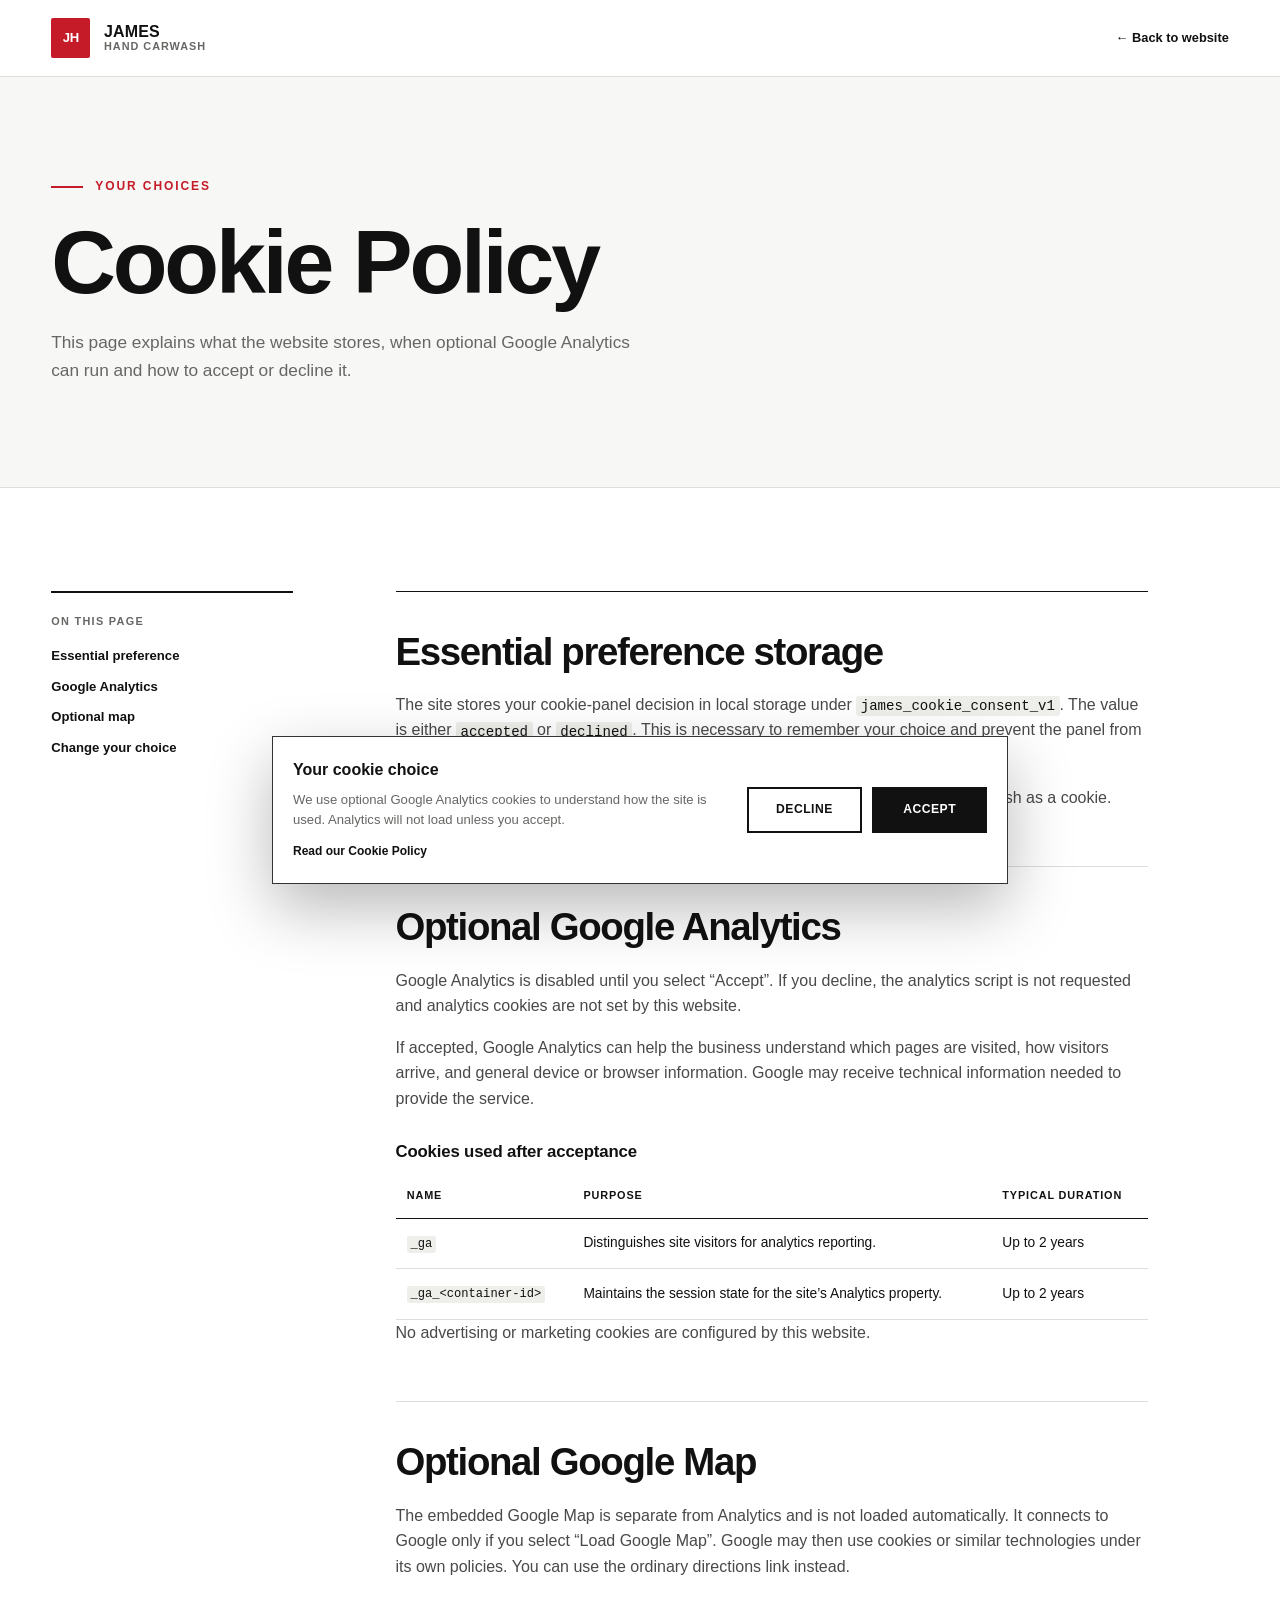
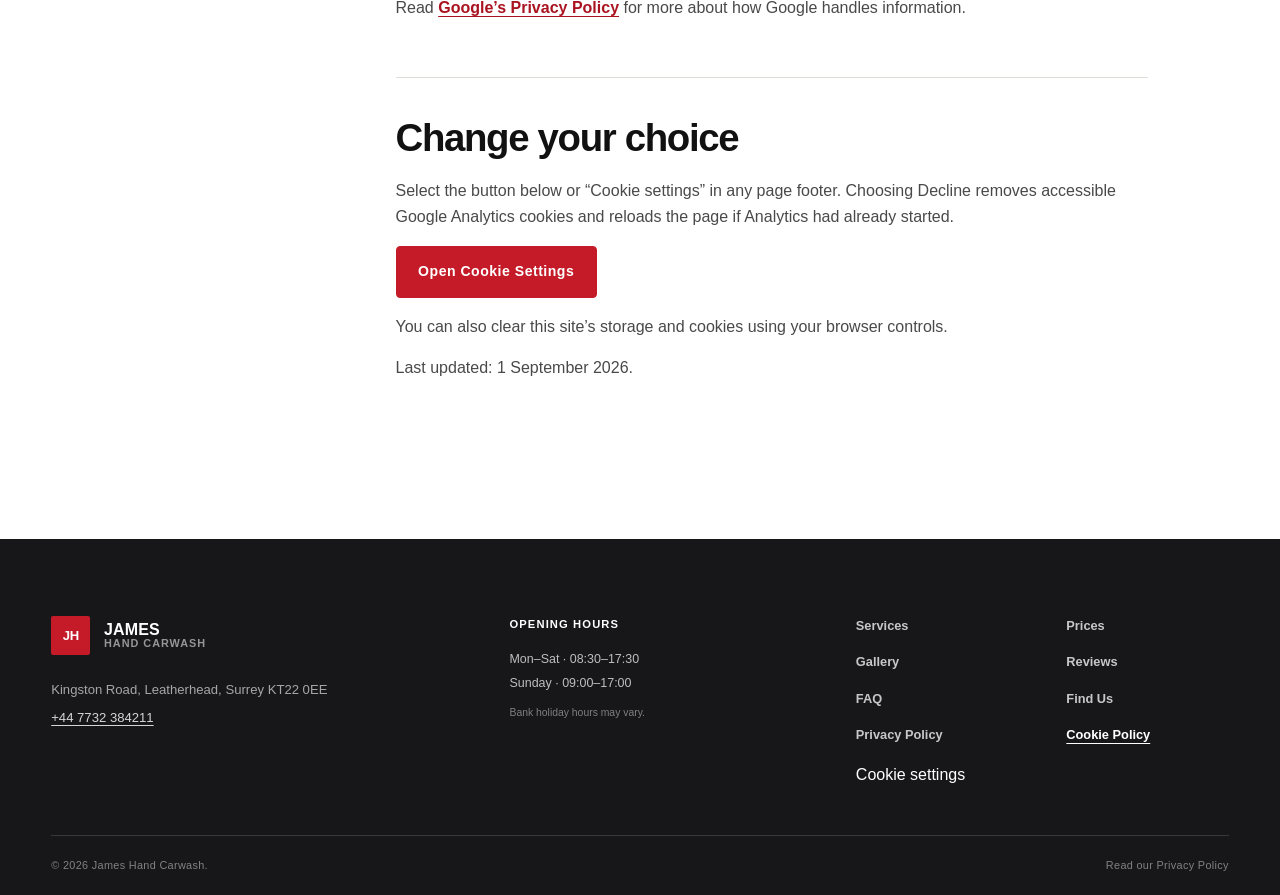
==== cookies.html @ f11ee02b "a" ====
<!doctype html>
<html lang="en-GB">
<head>
  <meta charset="utf-8">
  <meta name="viewport" content="width=device-width, initial-scale=1">
  <title>Cookie Policy | James Hand Carwash</title>
  <meta name="description" content="Cookie information for the James Hand Carwash website, including optional Google Analytics and how to change your choice.">
  <meta name="theme-color" content="#111111">
  <link rel="canonical" href="https://lediofiri.github.io/Jameshandwash/cookies.html">
  <link rel="icon" href="favicon.svg" type="image/svg+xml">
  <link rel="stylesheet" href="styles.css">
  <script>document.documentElement.classList.add('js');</script>
  <script src="script.js" defer></script>
</head>
<body class="legal-page">
  <a class="skip-link" href="#main-content">Skip to main content</a>
  <header class="legal-header"><div class="container nav-shell"><a class="brand" href="index.html" aria-label="James Hand Carwash, home"><span class="brand-mark" aria-hidden="true">JH</span><span class="brand-copy"><strong>James</strong><span>Hand Carwash</span></span></a><a class="legal-back" href="index.html"><span aria-hidden="true">←</span> Back to website</a></div></header>
  <main id="main-content">
    <header class="legal-hero"><div class="container"><p class="eyebrow">Your choices</p><h1>Cookie Policy</h1><p>This page explains what the website stores, when optional Google Analytics can run and how to accept or decline it.</p></div></header>
    <div class="container legal-content">
      <nav class="legal-index" aria-label="Cookie policy contents"><span>On this page</span><a href="#essential">Essential preference</a><a href="#analytics">Google Analytics</a><a href="#map">Optional map</a><a href="#choices">Change your choice</a></nav>
      <div class="legal-copy">
        <section id="essential" aria-labelledby="essential-title"><h2 id="essential-title">Essential preference storage</h2><p>The site stores your cookie-panel decision in local storage under <code>james_cookie_consent_v1</code>. The value is either <code>accepted</code> or <code>declined</code>. This is necessary to remember your choice and prevent the panel from appearing on every page.</p><p>This preference does not track browsing activity and is not sent to James Hand Carwash as a cookie.</p></section>
        <section id="analytics" aria-labelledby="analytics-title"><h2 id="analytics-title">Optional Google Analytics</h2><p>Google Analytics is disabled until you select “Accept”. If you decline, the analytics script is not requested and analytics cookies are not set by this website.</p><p>If accepted, Google Analytics can help the business understand which pages are visited, how visitors arrive, and general device or browser information. Google may receive technical information needed to provide the service.</p><h3>Cookies used after acceptance</h3><div class="legal-table-wrap"><table><thead><tr><th>Name</th><th>Purpose</th><th>Typical duration</th></tr></thead><tbody><tr><td><code>_ga</code></td><td>Distinguishes site visitors for analytics reporting.</td><td>Up to 2 years</td></tr><tr><td><code>_ga_&lt;container-id&gt;</code></td><td>Maintains the session state for the site’s Analytics property.</td><td>Up to 2 years</td></tr></tbody></table></div><p>No advertising or marketing cookies are configured by this website.</p><!-- TODO: Add the confirmed GA4 Measurement ID in script.js before launch. --></section>
        <section id="map" aria-labelledby="map-title"><h2 id="map-title">Optional Google Map</h2><p>The embedded Google Map is separate from Analytics and is not loaded automatically. It connects to Google only if you select “Load Google Map”. Google may then use cookies or similar technologies under its own policies. You can use the ordinary directions link instead.</p><p>Read <a href="https://policies.google.com/privacy" target="_blank" rel="noopener noreferrer">Google’s Privacy Policy</a> for more about how Google handles information.</p></section>
        <section id="choices" aria-labelledby="choices-title"><h2 id="choices-title">Change your choice</h2><p>Select the button below or “Cookie settings” in any page footer. Choosing Decline removes accessible Google Analytics cookies and reloads the page if Analytics had already started.</p><p><button class="button" type="button" data-cookie-settings>Open Cookie Settings</button></p><p>You can also clear this site’s storage and cookies using your browser controls.</p><p>Last updated: 1 September 2026.</p></section>
      </div>
    </div>
  </main>
  <footer class="site-footer"><div class="container footer-main"><div class="footer-brand"><a class="brand brand--footer" href="index.html"><span class="brand-mark" aria-hidden="true">JH</span><span class="brand-copy"><strong>James</strong><span>Hand Carwash</span></span></a><address>Kingston Road, Leatherhead, Surrey KT22 0EE</address><a href="tel:+447732384211" data-phone-link data-phone-text>+44 7732 384211</a></div><div class="footer-hours"><strong>Opening hours</strong><span>Mon–Sat · 08:30–17:30</span><span>Sunday · 09:00–17:00</span><small>Bank holiday hours may vary.</small></div><nav class="footer-nav" aria-label="Footer navigation"><a href="services.html">Services</a><a href="prices.html">Prices</a><a href="gallery.html">Gallery</a><a href="reviews.html">Reviews</a><a href="faq.html">FAQ</a><a href="location.html">Find Us</a><a href="privacy.html">Privacy Policy</a><a href="cookies.html" aria-current="page">Cookie Policy</a><button class="footer-link-button" type="button" data-cookie-settings>Cookie settings</button></nav></div><div class="container footer-bottom"><p>© <span class="js-year">2026</span> James Hand Carwash.</p><p><a href="privacy.html">Read our Privacy Policy</a></p></div></footer>
</body>
</html>
---- styles.css ----
:root {
  --background: #f7f7f5;
  --surface: #ffffff;
  --text: #111111;
  --muted: #666664;
  --accent: #c51b28;
  --accent-dark: #a91420;
  --border: #deded9;
  --dark: #171719;
  --dark-soft: #232326;
  --font-sans: "Helvetica Neue", Helvetica, Arial, sans-serif;
  --max-width: 76rem;
  --gutter: clamp(1.25rem, 4vw, 4rem);
  --section-space: clamp(4.5rem, 8vw, 8rem);
  --space-xs: 0.5rem;
  --space-sm: 0.875rem;
  --space-md: 1.5rem;
  --space-lg: 2.5rem;
  --space-xl: 4rem;
  --radius-sm: 0.25rem;
  --radius-md: 0.5rem;
  --header-height: 4.75rem;
  --shadow-soft: 0 18px 45px rgba(17, 17, 17, 0.08);
}

*,
*::before,
*::after {
  box-sizing: border-box;
}

html {
  scroll-behavior: smooth;
  scroll-padding-top: calc(var(--header-height) + 1rem);
}

body {
  margin: 0;
  min-width: 20rem;
  overflow-x: clip;
  background: var(--background);
  color: var(--text);
  font-family: var(--font-sans);
  font-size: 1rem;
  line-height: 1.6;
  -webkit-font-smoothing: antialiased;
}

body.menu-open {
  overflow: hidden;
}

img,
svg {
  display: block;
  max-width: 100%;
}

button,
input,
textarea,
select {
  font: inherit;
}

button,
a {
  -webkit-tap-highlight-color: transparent;
}

a {
  color: inherit;
  text-decoration: none;
}

p,
h1,
h2,
h3,
blockquote,
figure {
  margin-top: 0;
}

h1,
h2,
h3,
strong {
  font-weight: 750;
}

h1,
h2,
h3 {
  line-height: 1.05;
  letter-spacing: -0.035em;
}

h2 {
  margin-bottom: 1.25rem;
  font-size: clamp(2.25rem, 4.5vw, 4.7rem);
}

h3 {
  font-size: clamp(1.35rem, 2vw, 1.8rem);
}

::selection {
  background: var(--accent);
  color: #ffffff;
}

:focus-visible {
  outline: 3px solid #ffffff;
  box-shadow: 0 0 0 6px var(--accent);
  outline-offset: 3px;
}

.skip-link {
  position: fixed;
  z-index: 2000;
  top: 0.75rem;
  left: 0.75rem;
  padding: 0.75rem 1rem;
  transform: translateY(-160%);
  background: var(--accent);
  color: #ffffff;
  font-weight: 700;
}

.skip-link:focus {
  transform: translateY(0);
}

.container {
  width: min(100% - (var(--gutter) * 2), var(--max-width));
  margin-inline: auto;
}

.section {
  padding-block: var(--section-space);
}

.eyebrow {
  display: flex;
  align-items: center;
  gap: 0.75rem;
  margin-bottom: 1.3rem;
  color: var(--accent);
  font-size: 0.75rem;
  font-weight: 800;
  letter-spacing: 0.16em;
  line-height: 1.2;
  text-transform: uppercase;
}

.eyebrow::before {
  width: 2rem;
  height: 2px;
  background: currentColor;
  content: "";
}

.eyebrow--light {
  color: #ff6f78;
}

.button {
  display: inline-flex;
  min-height: 3.25rem;
  align-items: center;
  justify-content: center;
  gap: 0.75rem;
  border: 1px solid var(--accent);
  border-radius: var(--radius-sm);
  background: var(--accent);
  color: #ffffff;
  cursor: pointer;
  font-size: 0.88rem;
  font-weight: 800;
  letter-spacing: 0.035em;
  line-height: 1.2;
  padding: 0.9rem 1.35rem;
  text-align: center;
  transition: background-color 180ms ease, border-color 180ms ease, color 180ms ease, transform 180ms ease;
}

.button:hover {
  border-color: var(--accent-dark);
  background: var(--accent-dark);
  transform: translateY(-2px);
}

.button--small {
  min-height: 2.75rem;
  padding: 0.7rem 1.1rem;
}

.button--secondary {
  border-color: var(--text);
  background: transparent;
  color: var(--text);
}

.button--secondary:hover {
  border-color: var(--text);
  background: var(--text);
  color: #ffffff;
}

.button--dark {
  border-color: var(--dark);
  background: var(--dark);
}

.button--dark:hover {
  border-color: var(--accent);
  background: var(--accent);
}

.button--light {
  border-color: #ffffff;
  background: #ffffff;
  color: var(--dark);
}

.button--light:hover {
  border-color: #ffffff;
  background: transparent;
  color: #ffffff;
}

.button--outline-light {
  border-color: rgba(255, 255, 255, 0.55);
  background: transparent;
  color: #ffffff;
}

.button--outline-light:hover {
  border-color: #ffffff;
  background: #ffffff;
  color: var(--dark);
}

.text-link {
  display: inline-flex;
  align-items: center;
  gap: 0.65rem;
  border-bottom: 2px solid var(--accent);
  font-size: 0.87rem;
  font-weight: 800;
  letter-spacing: 0.04em;
  padding-bottom: 0.25rem;
  transition: color 180ms ease, gap 180ms ease;
}

.text-link:hover {
  gap: 0.9rem;
  color: var(--accent);
}

.js-only {
  display: none;
}

.js .js-only {
  display: inline-flex;
}

/* Header */
.site-header {
  position: sticky;
  z-index: 1000;
  top: 0;
  height: var(--header-height);
  border-bottom: 1px solid rgba(222, 222, 217, 0.9);
  background: rgba(255, 255, 255, 0.94);
  backdrop-filter: blur(16px);
}

.nav-shell {
  display: flex;
  height: 100%;
  align-items: center;
  justify-content: space-between;
}

.brand {
  display: inline-flex;
  align-items: center;
  gap: 0.85rem;
}

.brand-mark {
  display: grid;
  width: 2.45rem;
  height: 2.45rem;
  place-items: center;
  border-radius: 2px;
  background: var(--accent);
  color: #ffffff;
  font-size: 0.82rem;
  font-weight: 900;
  letter-spacing: -0.02em;
  line-height: 1;
}

.brand-copy {
  display: grid;
  gap: 0.02rem;
  line-height: 1;
}

.brand-copy strong {
  font-size: 1rem;
  letter-spacing: 0.01em;
  text-transform: uppercase;
}

.brand-copy span {
  color: var(--muted);
  font-size: 0.68rem;
  font-weight: 700;
  letter-spacing: 0.09em;
  text-transform: uppercase;
}

.site-nav {
  display: flex;
  align-items: center;
  gap: clamp(1.1rem, 2.5vw, 2.25rem);
}

.site-nav > a:not(.button) {
  position: relative;
  font-size: 0.82rem;
  font-weight: 700;
}

.site-nav > a:not(.button)::after {
  position: absolute;
  right: 0;
  bottom: -0.45rem;
  left: 0;
  height: 2px;
  transform: scaleX(0);
  transform-origin: right;
  background: var(--accent);
  content: "";
  transition: transform 180ms ease;
}

.site-nav > a:not(.button):hover::after {
  transform: scaleX(1);
  transform-origin: left;
}

.menu-toggle {
  position: relative;
  display: none;
  width: 3rem;
  height: 3rem;
  border: 0;
  background: transparent;
  color: var(--text);
  cursor: pointer;
  padding: 0.8rem 0.6rem;
}

.menu-toggle span {
  position: absolute;
  top: 50%;
  left: 0.65rem;
  display: block;
  width: 1.7rem;
  height: 2px;
  background: currentColor;
  transition: transform 180ms ease;
}

.menu-toggle span:first-child {
  transform: translateY(-0.3rem);
}

.menu-toggle span:last-child {
  transform: translateY(0.3rem);
}

.menu-toggle[aria-expanded="true"] span:first-child {
  transform: rotate(45deg);
}

.menu-toggle[aria-expanded="true"] span:last-child {
  transform: rotate(-45deg);
}

/* Hero */
.hero {
  background: var(--surface);
}

.hero-grid {
  display: grid;
  min-height: calc(100svh - var(--header-height));
  grid-template-columns: minmax(0, 0.92fr) minmax(0, 1.08fr);
}

.hero-copy {
  display: flex;
  align-items: center;
  padding: clamp(4rem, 7vw, 7rem) var(--gutter);
}

.hero-copy__inner {
  width: min(100%, 36rem);
  margin-left: max(0px, calc((100vw - var(--max-width)) / 2));
}

.hero h1 {
  max-width: 9ch;
  margin-bottom: 1.65rem;
  font-size: clamp(3.25rem, 6.3vw, 6.7rem);
  line-height: 0.9;
}

.hero h1 span {
  display: block;
  color: var(--muted);
  font-size: 0.58em;
  line-height: 1.05;
  margin-top: 0.35em;
}

.hero-lead {
  max-width: 31rem;
  margin-bottom: 1.65rem;
  color: #424242;
  font-size: clamp(1.08rem, 1.55vw, 1.35rem);
  line-height: 1.5;
}

.rating-line {
  display: flex;
  align-items: center;
  gap: 0.9rem;
  margin-bottom: 2rem;
  color: var(--muted);
  font-size: 0.82rem;
  font-weight: 700;
  letter-spacing: 0.04em;
  text-transform: uppercase;
}

.rating-line strong {
  color: var(--text);
  font-size: 1.1rem;
}

.rating-line strong span {
  color: var(--accent);
}

.rating-line__rule {
  width: 1px;
  height: 1.2rem;
  background: var(--border);
}

.hero-actions {
  display: flex;
  flex-wrap: wrap;
  gap: 0.75rem;
}

.hero-address {
  margin: 2rem 0 0;
  color: var(--muted);
  font-size: 0.72rem;
  font-weight: 750;
  letter-spacing: 0.08em;
  text-transform: uppercase;
}

.hero-media {
  position: relative;
  min-height: 38rem;
  margin: 0;
  overflow: hidden;
  background: var(--dark);
}

.hero-media::after {
  position: absolute;
  inset: 0;
  background: linear-gradient(180deg, transparent 55%, rgba(0, 0, 0, 0.52));
  content: "";
  pointer-events: none;
}

.hero-media img {
  width: 100%;
  height: 100%;
  object-fit: cover;
  object-position: center;
}

.hero-media__stamp {
  position: absolute;
  z-index: 2;
  top: clamp(2rem, 5vw, 4rem);
  right: 0;
  display: grid;
  min-width: 9rem;
  border-left: 4px solid var(--accent);
  background: rgba(17, 17, 17, 0.88);
  color: #ffffff;
  line-height: 0.85;
  padding: 1rem 1.5rem 1.2rem;
}

.hero-media__stamp span {
  font-size: 0.68rem;
  font-weight: 800;
  letter-spacing: 0.2em;
}

.hero-media__stamp strong {
  margin-top: 0.35rem;
  font-size: 1.65rem;
  letter-spacing: -0.04em;
}

.hero-media figcaption {
  position: absolute;
  z-index: 3;
  right: 1.25rem;
  bottom: 1rem;
  display: flex;
  gap: 0.55rem;
  color: rgba(255, 255, 255, 0.82);
  font-size: 0.62rem;
  letter-spacing: 0.03em;
}

.hero-media figcaption span::after {
  margin-left: 0.55rem;
  content: "·";
}

.hero-media figcaption a {
  text-decoration: underline;
  text-underline-offset: 0.2em;
}

/* Trust */
.trust-strip {
  border-block: 1px solid var(--border);
  background: var(--background);
}

.trust-grid {
  display: grid;
  grid-template-columns: repeat(4, 1fr);
}

.trust-item {
  display: flex;
  min-height: 7.25rem;
  align-items: center;
  justify-content: center;
  gap: 0.75rem;
  border-right: 1px solid var(--border);
  padding: 1.25rem;
}

.trust-item:first-child {
  border-left: 1px solid var(--border);
}

.trust-item strong {
  font-size: 1.3rem;
  letter-spacing: -0.04em;
}

.trust-item strong span {
  color: var(--accent);
}

.trust-item > span {
  color: var(--muted);
  font-size: 0.7rem;
  font-weight: 700;
  letter-spacing: 0.06em;
  line-height: 1.3;
  text-transform: uppercase;
}

/* Services */
.services {
  background: var(--surface);
}

.services-layout {
  display: grid;
  align-items: start;
  gap: clamp(3rem, 8vw, 8rem);
  grid-template-columns: minmax(0, 0.75fr) minmax(0, 1.25fr);
}

.section-intro {
  position: sticky;
  top: calc(var(--header-height) + 2rem);
}

.section-intro h2 {
  max-width: 9ch;
}

.section-intro > p:not(.eyebrow) {
  max-width: 31rem;
  margin-bottom: 2rem;
  color: var(--muted);
}

.service-list {
  border-top: 1px solid var(--text);
}

.service-item {
  display: grid;
  gap: clamp(1rem, 3vw, 2.25rem);
  border-bottom: 1px solid var(--border);
  grid-template-columns: 3rem 1fr;
  padding-block: 2rem;
}

.service-number {
  color: var(--accent);
  font-size: 0.72rem;
  font-weight: 850;
  letter-spacing: 0.1em;
}

.service-item h3 {
  margin-bottom: 0.7rem;
}

.service-item p {
  max-width: 35rem;
  margin-bottom: 0;
  color: var(--muted);
}

/* Why */
.why-section {
  position: relative;
  overflow: hidden;
  background: var(--dark);
  color: #ffffff;
  padding-block: var(--section-space);
}

.why-section::before {
  position: absolute;
  top: -10rem;
  left: 34%;
  width: 1px;
  height: calc(100% + 20rem);
  transform: rotate(17deg);
  background: rgba(255, 255, 255, 0.08);
  content: "";
}

.why-layout {
  position: relative;
  display: grid;
  gap: clamp(3rem, 8vw, 8rem);
  grid-template-columns: minmax(0, 0.8fr) minmax(0, 1.2fr);
}

.why-heading h2 {
  max-width: 9ch;
  margin-bottom: 0;
}

.benefit-grid {
  display: grid;
  border-top: 1px solid rgba(255, 255, 255, 0.25);
  border-left: 1px solid rgba(255, 255, 255, 0.25);
  grid-template-columns: repeat(2, 1fr);
}

.benefit {
  min-height: 13.5rem;
  border-right: 1px solid rgba(255, 255, 255, 0.25);
  border-bottom: 1px solid rgba(255, 255, 255, 0.25);
  padding: 1.5rem;
}

.benefit > span {
  display: block;
  margin-bottom: 3.2rem;
  color: #ff6f78;
  font-size: 0.7rem;
  font-weight: 800;
  letter-spacing: 0.1em;
}

.benefit h3 {
  margin-bottom: 0;
  font-size: clamp(1.25rem, 2vw, 1.7rem);
}

/* Reviews */
.reviews-section {
  background: #ecece8;
}

.reviews-layout {
  display: grid;
  align-items: start;
  gap: clamp(3rem, 8vw, 8rem);
  grid-template-columns: minmax(17rem, 0.75fr) minmax(0, 1.25fr);
}

.reviews-score {
  position: sticky;
  top: calc(var(--header-height) + 2rem);
}

.reviews-score .score {
  margin-bottom: 0.35rem;
  font-size: clamp(4.5rem, 9vw, 8rem);
  font-weight: 800;
  letter-spacing: -0.09em;
  line-height: 0.85;
}

.reviews-score .score span {
  color: var(--accent);
  font-size: 0.4em;
  letter-spacing: 0;
}

.reviews-score h2 {
  margin-top: 2rem;
  font-size: clamp(2rem, 3.2vw, 3.45rem);
}

.reviews-score > p:not(.eyebrow):not(.score) {
  max-width: 25rem;
  margin-bottom: 2rem;
  color: var(--muted);
}

.review-list {
  border-top: 1px solid var(--text);
}

.review {
  margin-bottom: 0;
  border-bottom: 1px solid #c9c9c3;
  padding-block: clamp(2rem, 4vw, 3.5rem);
}

.review > p {
  max-width: 35ch;
  margin-bottom: 2.3rem;
  font-size: clamp(1.45rem, 2.7vw, 2.35rem);
  font-weight: 600;
  letter-spacing: -0.035em;
  line-height: 1.25;
}

.review footer {
  display: flex;
  align-items: center;
  justify-content: space-between;
  gap: 1rem;
}

.review cite {
  color: var(--muted);
  font-size: 0.76rem;
  font-style: normal;
  font-weight: 750;
  letter-spacing: 0.035em;
  text-transform: uppercase;
}

.review footer span {
  color: var(--accent);
  font-size: 0.72rem;
  letter-spacing: 0.12em;
}

/* Location */
.location-section {
  background: var(--surface);
}

.location-heading {
  display: grid;
  align-items: end;
  gap: 3rem;
  margin-bottom: clamp(2.5rem, 5vw, 4rem);
  grid-template-columns: minmax(0, 1.2fr) minmax(18rem, 0.8fr);
}

.location-heading h2 {
  margin-bottom: 0;
}

.location-heading > p {
  max-width: 33rem;
  margin-bottom: 0;
  color: var(--muted);
}

.location-grid {
  display: grid;
  min-height: 35rem;
  border: 1px solid var(--border);
  grid-template-columns: minmax(19rem, 0.75fr) minmax(0, 1.25fr);
}

.address-panel {
  display: flex;
  flex-direction: column;
  align-items: flex-start;
  justify-content: center;
  border-right: 1px solid var(--border);
  padding: clamp(2rem, 5vw, 4.5rem);
}

.address-panel__label {
  margin-bottom: 2rem;
  color: var(--accent);
  font-size: 0.7rem;
  font-weight: 800;
  letter-spacing: 0.12em;
  text-transform: uppercase;
}

.address-panel address {
  margin-bottom: 1.5rem;
  font-size: clamp(1.25rem, 2.2vw, 1.7rem);
  font-style: normal;
  line-height: 1.45;
}

.address-panel address strong {
  display: block;
  margin-bottom: 0.45rem;
}

.address-panel > p {
  margin-bottom: 2rem;
  color: var(--muted);
}

.map-shell,
.map-placeholder,
.map-shell iframe {
  width: 100%;
  height: 100%;
  min-height: 28rem;
}

.map-shell iframe {
  display: block;
  border: 0;
}

.map-frame-wrap {
  display: grid;
  width: 100%;
  height: 100%;
  min-height: 28rem;
  background: var(--surface);
  grid-template-rows: minmax(24rem, 1fr) auto;
}

.map-frame-wrap iframe {
  min-height: 24rem;
}

.map-frame-actions {
  display: flex;
  align-items: center;
  justify-content: space-between;
  gap: 1rem;
  margin: 0;
  background: var(--dark);
  color: rgba(255, 255, 255, 0.78);
  font-size: 0.72rem;
  padding: 0.8rem 1rem;
}

.map-frame-actions a {
  color: #ffffff;
  font-weight: 800;
  text-decoration: underline;
  text-underline-offset: 0.2em;
}

.map-placeholder {
  position: relative;
  display: grid;
  overflow: hidden;
  place-items: center;
  background-color: #e7e7e3;
  background-image:
    linear-gradient(33deg, transparent 45%, rgba(255, 255, 255, 0.9) 45%, rgba(255, 255, 255, 0.9) 47%, transparent 47%),
    linear-gradient(121deg, transparent 37%, rgba(255, 255, 255, 0.75) 37%, rgba(255, 255, 255, 0.75) 40%, transparent 40%),
    linear-gradient(8deg, transparent 58%, rgba(197, 27, 40, 0.12) 58%, rgba(197, 27, 40, 0.12) 59%, transparent 59%);
}

.map-placeholder::before,
.map-placeholder::after {
  position: absolute;
  width: 12rem;
  height: 12rem;
  border: 1px solid rgba(17, 17, 17, 0.08);
  border-radius: 50%;
  content: "";
}

.map-placeholder::before {
  top: -5rem;
  right: -4rem;
}

.map-placeholder::after {
  bottom: -6rem;
  left: -3rem;
}

.map-placeholder__content {
  position: relative;
  z-index: 1;
  width: min(90%, 23rem);
  padding: 2.25rem;
  border: 1px solid rgba(17, 17, 17, 0.1);
  background: rgba(255, 255, 255, 0.94);
  box-shadow: var(--shadow-soft);
  text-align: center;
}

.map-placeholder__content p {
  margin: 1.35rem 0;
}

.map-placeholder__content small {
  display: block;
  max-width: 18rem;
  margin: 1rem auto 0;
  color: var(--muted);
  font-size: 0.68rem;
  line-height: 1.4;
}

.map-pin {
  position: relative;
  display: block;
  width: 2.3rem;
  height: 2.3rem;
  margin: 0 auto;
  transform: rotate(45deg);
  border-radius: 50% 50% 50% 0;
  background: var(--accent);
}

.map-pin::after {
  position: absolute;
  top: 0.78rem;
  left: 0.78rem;
  width: 0.74rem;
  height: 0.74rem;
  border-radius: 50%;
  background: #ffffff;
  content: "";
}

/* Hours */
.hours-section {
  border-block: 1px solid var(--border);
  background: var(--background);
  padding-block: clamp(2.5rem, 5vw, 4.5rem);
}

.hours-layout {
  display: grid;
  align-items: center;
  gap: clamp(2rem, 5vw, 4rem);
  grid-template-columns: 0.75fr 1.35fr auto;
}

.hours-layout h2 {
  margin-bottom: 0;
  font-size: clamp(1.9rem, 3vw, 3.1rem);
}

.hours-message {
  display: flex;
  align-items: flex-start;
  gap: 1rem;
}

.hours-message p {
  margin-bottom: 0;
  color: var(--muted);
}

.hours-message strong {
  color: var(--text);
}

.status-dot {
  width: 0.75rem;
  height: 0.75rem;
  flex: 0 0 auto;
  margin-top: 0.4rem;
  border: 3px solid #f6b1b6;
  border-radius: 50%;
  background: var(--accent);
  box-shadow: 0 0 0 4px rgba(197, 27, 40, 0.1);
}

/* Contact */
.contact-section {
  position: relative;
  overflow: hidden;
  background: var(--accent);
  color: #ffffff;
  padding-block: clamp(4rem, 7vw, 6.5rem);
}

.contact-section::after {
  position: absolute;
  top: -50%;
  right: -5rem;
  width: 28rem;
  height: 200%;
  transform: rotate(15deg);
  border-inline: 1px solid rgba(255, 255, 255, 0.15);
  content: "";
}

.contact-layout {
  position: relative;
  z-index: 1;
  display: grid;
  align-items: end;
  gap: 3rem;
  grid-template-columns: 1fr auto;
}

.contact-section .eyebrow {
  color: #ffffff;
}

.contact-section h2 {
  margin-bottom: 0.75rem;
}

.contact-section p:not(.eyebrow) {
  margin-bottom: 0;
  color: #ffffff;
  font-size: 1.08rem;
}

.contact-actions {
  display: flex;
  flex-wrap: wrap;
  justify-content: flex-end;
  gap: 0.75rem;
}

/* Footer */
.site-footer {
  background: var(--dark);
  color: #ffffff;
  padding-top: clamp(3.5rem, 6vw, 5rem);
}

.footer-main {
  display: flex;
  align-items: flex-start;
  justify-content: space-between;
  gap: 3rem;
  padding-bottom: 3rem;
}

.brand--footer .brand-copy span {
  color: rgba(255, 255, 255, 0.55);
}

.footer-brand address {
  margin: 1.5rem 0 0.25rem;
  color: rgba(255, 255, 255, 0.62);
  font-size: 0.82rem;
  font-style: normal;
}

.footer-brand > a:not(.brand) {
  color: rgba(255, 255, 255, 0.82);
  font-size: 0.82rem;
  text-decoration: underline;
  text-underline-offset: 0.25em;
}

.footer-nav {
  display: grid;
  grid-template-columns: repeat(2, minmax(6rem, 1fr));
  gap: 1rem 3rem;
}

.footer-nav a {
  color: rgba(255, 255, 255, 0.76);
  font-size: 0.8rem;
  font-weight: 700;
}

.footer-nav a:hover {
  color: #ffffff;
}

.footer-bottom {
  display: flex;
  justify-content: space-between;
  gap: 2rem;
  border-top: 1px solid rgba(255, 255, 255, 0.14);
  padding-block: 1.3rem;
}

.footer-bottom p {
  margin-bottom: 0;
  color: rgba(255, 255, 255, 0.46);
  font-size: 0.68rem;
  letter-spacing: 0.03em;
}

.mobile-action-bar {
  display: none;
}

/* Legal page */
.legal-page {
  background: var(--surface);
}

.legal-header {
  border-bottom: 1px solid var(--border);
  background: var(--surface);
}

.legal-header .nav-shell {
  min-height: var(--header-height);
}

.legal-back {
  font-size: 0.8rem;
  font-weight: 750;
}

.legal-back:hover {
  color: var(--accent);
}

.legal-hero {
  border-bottom: 1px solid var(--border);
  background: var(--background);
  padding-block: clamp(4rem, 8vw, 7rem);
}

.legal-hero h1 {
  max-width: 11ch;
  margin-bottom: 1.3rem;
  font-size: clamp(3rem, 7vw, 6.5rem);
}

.legal-hero p:not(.eyebrow) {
  max-width: 38rem;
  margin-bottom: 0;
  color: var(--muted);
  font-size: 1.08rem;
}

.legal-content {
  display: grid;
  align-items: start;
  gap: clamp(3rem, 8vw, 8rem);
  grid-template-columns: minmax(12rem, 0.45fr) minmax(0, 1.55fr);
  padding-block: var(--section-space);
}

.legal-index {
  position: sticky;
  top: 2rem;
  display: grid;
  gap: 0.6rem;
  border-top: 2px solid var(--text);
  padding-top: 1.25rem;
}

.legal-index span {
  margin-bottom: 0.35rem;
  color: var(--muted);
  font-size: 0.68rem;
  font-weight: 800;
  letter-spacing: 0.12em;
  text-transform: uppercase;
}

.legal-index a {
  font-size: 0.82rem;
  font-weight: 700;
}

.legal-index a:hover {
  color: var(--accent);
}

.legal-copy {
  max-width: 47rem;
}

.legal-copy section {
  scroll-margin-top: 2rem;
  border-top: 1px solid var(--border);
  padding-block: 2.5rem;
}

.legal-copy section:first-child {
  border-top-color: var(--text);
}

.legal-copy h2 {
  font-size: clamp(1.65rem, 3vw, 2.4rem);
}

.legal-copy h3 {
  margin-top: 2rem;
  margin-bottom: 0.75rem;
  font-size: 1.05rem;
  letter-spacing: -0.01em;
}

.legal-copy p,
.legal-copy li {
  color: #494949;
}

.legal-copy ul {
  padding-left: 1.25rem;
}

.legal-copy a {
  color: var(--accent-dark);
  font-weight: 700;
  text-decoration: underline;
  text-underline-offset: 0.2em;
}

.legal-copy code {
  border-radius: 0.15rem;
  background: #eeeeea;
  color: var(--text);
  font-size: 0.88em;
  padding: 0.12em 0.32em;
}

.legal-table-wrap { overflow-x: auto; }
.legal-copy table { width: 100%; border-collapse: collapse; font-size: 0.86rem; }
.legal-copy th, .legal-copy td { min-width: 8rem; border-bottom: 1px solid var(--border); padding: 0.85rem 0.7rem; text-align: left; vertical-align: top; }
.legal-copy th { border-bottom-color: var(--text); font-size: 0.68rem; letter-spacing: 0.08em; text-transform: uppercase; }

.legal-note {
  border-left: 3px solid var(--accent);
  background: var(--background);
  padding: 1.25rem 1.5rem;
}

@media (max-width: 64rem) {
  .hero-grid {
    min-height: auto;
    grid-template-columns: 1fr;
  }

  .hero-copy {
    padding-block: clamp(4rem, 9vw, 6rem);
  }

  .hero-copy__inner {
    width: min(100%, var(--max-width));
    margin-inline: auto;
  }

  .hero h1 {
    max-width: 10ch;
    font-size: clamp(3.4rem, 10vw, 6.4rem);
  }

  .hero-media {
    min-height: 34rem;
  }

  .why-layout,
  .reviews-layout {
    grid-template-columns: 1fr;
  }

  .reviews-score,
  .section-intro {
    position: static;
  }

  .reviews-score {
    display: grid;
    grid-template-columns: auto 1fr;
    column-gap: 2rem;
  }

  .reviews-score .eyebrow,
  .reviews-score .button {
    grid-column: 1 / -1;
    justify-self: start;
  }

  .reviews-score .score {
    grid-row: 2 / span 2;
  }

  .reviews-score h2 {
    align-self: end;
    margin-top: 0;
  }

  .contact-layout,
  .hours-layout {
    align-items: start;
    grid-template-columns: 1fr;
  }

  .contact-actions {
    justify-content: flex-start;
  }
}

@media (max-width: 52rem) {
  :root {
    --header-height: 4.25rem;
  }

  .menu-toggle {
    display: block;
  }

  .site-nav {
    position: fixed;
    top: var(--header-height);
    right: 0;
    left: 0;
    display: grid;
    max-height: calc(100svh - var(--header-height));
    overflow-y: auto;
    transform: translateY(-1rem);
    border-bottom: 1px solid var(--border);
    background: var(--surface);
    box-shadow: 0 18px 35px rgba(17, 17, 17, 0.12);
    gap: 0;
    opacity: 0;
    padding: 1rem var(--gutter) 1.5rem;
    pointer-events: none;
    transition: opacity 180ms ease, transform 180ms ease, visibility 0s linear 180ms;
    visibility: hidden;
  }

  .site-nav.is-open {
    transform: translateY(0);
    opacity: 1;
    pointer-events: auto;
    transition-delay: 0s;
    visibility: visible;
  }

  .site-nav > a:not(.button) {
    border-bottom: 1px solid var(--border);
    font-size: 1.3rem;
    padding-block: 1rem;
  }

  .site-nav > a:not(.button)::after {
    display: none;
  }

  .site-nav .button {
    margin-top: 1rem;
  }

  .trust-grid {
    grid-template-columns: repeat(2, 1fr);
  }

  .trust-item {
    min-height: 6rem;
    border-bottom: 1px solid var(--border);
  }

  .trust-item:nth-child(2n) {
    border-right: 1px solid var(--border);
  }

  .trust-item:nth-child(3),
  .trust-item:nth-child(4) {
    border-bottom: 0;
  }

  .trust-item:nth-child(3) {
    border-left: 1px solid var(--border);
  }

  .services-layout,
  .location-heading,
  .location-grid,
  .legal-content {
    grid-template-columns: 1fr;
  }

  .section-intro h2 {
    max-width: 12ch;
  }

  .address-panel {
    border-right: 0;
    border-bottom: 1px solid var(--border);
  }

  .legal-index {
    position: static;
    grid-template-columns: repeat(2, 1fr);
  }

  .legal-index span {
    grid-column: 1 / -1;
  }
}

@media (max-width: 45rem) {
  :root {
    --gutter: 1.25rem;
    --section-space: 4.5rem;
  }

  body.has-mobile-actions {
    padding-bottom: calc(4.2rem + env(safe-area-inset-bottom));
  }

  h2 {
    font-size: clamp(2.35rem, 12vw, 3.6rem);
  }

  .brand-copy strong {
    font-size: 0.88rem;
  }

  .brand-copy span {
    font-size: 0.58rem;
  }

  .hero-copy {
    padding-block: 3.5rem 3.75rem;
  }

  .hero h1 {
    font-size: clamp(3.1rem, 16vw, 5rem);
  }

  .hero-lead {
    font-size: 1.06rem;
  }

  .hero-actions {
    display: grid;
    grid-template-columns: repeat(2, minmax(0, 1fr));
  }

  .hero-actions .button {
    padding-inline: 0.8rem;
  }

  .hero-address {
    max-width: 25rem;
    line-height: 1.6;
  }

  .hero-media {
    min-height: 25rem;
  }

  .hero-media img {
    object-position: 56% center;
  }

  .hero-media__stamp {
    top: 1.25rem;
    min-width: 7.5rem;
  }

  .hero-media figcaption {
    right: 0.75rem;
    bottom: 0.65rem;
    flex-direction: column;
    gap: 0.1rem;
    text-align: right;
  }

  .hero-media figcaption span::after {
    display: none;
  }

  .trust-item {
    flex-direction: column;
    gap: 0.1rem;
    text-align: center;
  }

  .trust-item strong {
    font-size: 1.15rem;
  }

  .service-item {
    grid-template-columns: 2.25rem 1fr;
    padding-block: 1.6rem;
  }

  .benefit {
    min-height: 11rem;
    padding: 1.15rem;
  }

  .benefit > span {
    margin-bottom: 2.3rem;
  }

  .benefit h3 {
    font-size: 1.08rem;
  }

  .reviews-score {
    display: block;
  }

  .reviews-score h2 {
    margin-top: 1.5rem;
  }

  .review > p {
    font-size: 1.42rem;
  }

  .review footer {
    align-items: flex-start;
    flex-direction: column;
  }

  .location-grid {
    min-height: auto;
  }

  .address-panel {
    padding: 2rem 1.5rem;
  }

  .map-shell,
  .map-placeholder,
  .map-frame-wrap,
  .map-shell iframe {
    min-height: 25rem;
  }

  .map-placeholder__content {
    padding: 1.75rem 1.25rem;
  }

  .contact-actions,
  .contact-actions .button {
    width: 100%;
  }

  .footer-main,
  .footer-bottom {
    flex-direction: column;
  }

  .footer-nav {
    width: 100%;
  }

  .footer-bottom {
    gap: 0.5rem;
  }

  .mobile-action-bar {
    position: fixed;
    z-index: 1200;
    right: 0;
    bottom: 0;
    left: 0;
    display: grid;
    grid-template-columns: repeat(2, 1fr);
    border-top: 1px solid rgba(255, 255, 255, 0.16);
    background: var(--dark);
    padding-bottom: env(safe-area-inset-bottom);
    box-shadow: 0 -8px 24px rgba(17, 17, 17, 0.16);
  }

  .mobile-action-bar a {
    display: flex;
    min-height: 4.2rem;
    align-items: center;
    justify-content: center;
    gap: 0.5rem;
    color: #ffffff;
    font-size: 0.83rem;
    font-weight: 800;
    letter-spacing: 0.04em;
  }

  .mobile-action-bar a + a {
    border-left: 1px solid rgba(255, 255, 255, 0.16);
    background: var(--accent);
  }

  .legal-hero h1 {
    font-size: clamp(3rem, 16vw, 4.8rem);
  }

  .legal-index {
    grid-template-columns: 1fr;
  }
}

@media (prefers-reduced-motion: no-preference) {
  .hero-copy__inner {
    animation: hero-copy-in 650ms cubic-bezier(0.22, 1, 0.36, 1) both;
  }

  .hero-media img {
    animation: hero-image-in 900ms cubic-bezier(0.22, 1, 0.36, 1) both;
  }

  @keyframes hero-copy-in {
    from {
      transform: translateY(1.25rem);
      opacity: 0;
    }
  }

  @keyframes hero-image-in {
    from {
      transform: scale(1.035);
      opacity: 0.75;
    }
  }
}

@media (prefers-reduced-motion: reduce) {
  html {
    scroll-behavior: auto;
  }

  *,
  *::before,
  *::after {
    scroll-behavior: auto !important;
    transition-duration: 0.01ms !important;
    animation-duration: 0.01ms !important;
    animation-iteration-count: 1 !important;
  }
}

/* 2026 conversion and local-search enhancements */
.section-heading {
  margin-bottom: clamp(2.5rem, 5vw, 4.5rem);
}

.section-heading--split {
  display: grid;
  align-items: end;
  gap: 2rem clamp(3rem, 8vw, 8rem);
  grid-template-columns: minmax(0, 1.15fr) minmax(18rem, 0.85fr);
}

.section-heading h2 {
  margin-bottom: 0;
}

.section-heading > p,
.section-heading--split > p {
  max-width: 35rem;
  margin-bottom: 0;
  color: var(--muted);
}

.drive-in-message {
  display: inline-flex;
  align-items: center;
  gap: 0.65rem;
  margin: 0 0 1.1rem;
  border-left: 3px solid var(--accent);
  background: #f1f1ee;
  color: var(--text);
  font-size: 0.9rem;
  padding: 0.75rem 0.9rem;
}

.drive-in-message svg {
  flex: 0 0 auto;
  color: var(--accent);
}

.open-status {
  display: flex;
  align-items: center;
  gap: 0.7rem;
  margin-bottom: 1.7rem;
  color: var(--muted);
  font-size: 0.82rem;
  font-weight: 750;
}

.open-status .status-dot {
  width: 0.62rem;
  height: 0.62rem;
  margin-top: 0;
  border: 0;
  background: var(--accent);
  box-shadow: 0 0 0 4px rgba(197, 27, 40, 0.11);
}

.open-status.is-open .status-dot {
  background: #21834d;
  box-shadow: 0 0 0 4px rgba(33, 131, 77, 0.13);
}

.service-card-grid {
  display: grid;
  border-top: 1px solid var(--text);
  border-left: 1px solid var(--border);
  grid-template-columns: repeat(3, minmax(0, 1fr));
}

.service-card {
  min-height: 21rem;
  border-right: 1px solid var(--border);
  border-bottom: 1px solid var(--border);
  background: var(--surface);
  padding: clamp(1.5rem, 3vw, 2.3rem);
}

.service-card--featured {
  background: #f1f1ee;
  grid-column: span 2;
}

.service-card .service-number {
  display: block;
  margin-bottom: clamp(3rem, 6vw, 5.5rem);
}

.service-card h3 {
  max-width: 12ch;
  margin-bottom: 1.2rem;
}

.service-card ul {
  display: grid;
  gap: 0.35rem;
  margin: 0;
  padding: 0;
  color: var(--muted);
  font-size: 0.88rem;
  list-style: none;
}

.service-card li::before {
  margin-right: 0.55rem;
  color: var(--accent);
  content: "—";
}

.pricing-section {
  border-block: 1px solid var(--border);
  background: #efefeb;
}

.pricing-grid {
  display: grid;
  gap: 1rem;
  grid-template-columns: repeat(2, minmax(0, 1fr));
}

.price-card {
  border: 1px solid #d2d2cc;
  background: var(--surface);
  box-shadow: 0 10px 28px rgba(17, 17, 17, 0.04);
  padding: clamp(1.35rem, 3vw, 2rem);
}

.price-card__header {
  display: flex;
  min-height: 8rem;
  align-items: center;
  gap: clamp(1rem, 3vw, 2rem);
  border-bottom: 1px solid var(--text);
  padding-bottom: 1.5rem;
}

.vehicle-icon {
  width: clamp(6rem, 11vw, 8rem);
  flex: 0 0 auto;
  overflow: visible;
  fill: var(--dark);
}

.vehicle-icon circle {
  fill: var(--surface);
  stroke: var(--dark);
  stroke-width: 5;
}

.price-card__header p {
  margin-bottom: 0.35rem;
  color: var(--accent);
  font-size: 0.65rem;
  font-weight: 850;
  letter-spacing: 0.12em;
  text-transform: uppercase;
}

.price-card__header h3 {
  margin-bottom: 0.3rem;
}

.price-card__header span {
  color: var(--muted);
  font-size: 0.72rem;
}

.price-list {
  margin: 0;
}

.price-list > div {
  display: flex;
  min-height: 4.25rem;
  align-items: center;
  justify-content: space-between;
  gap: 1rem;
  border-bottom: 1px solid var(--border);
}

.price-list dt {
  color: #434341;
  font-size: 0.86rem;
  font-weight: 700;
}

.price-list dd {
  margin: 0;
  font-size: 1.22rem;
  font-weight: 850;
  letter-spacing: -0.03em;
}

.pricing-footer {
  display: flex;
  align-items: center;
  justify-content: space-between;
  gap: 2rem;
  margin-top: 2rem;
  border-top: 1px solid #cacac4;
  padding-top: 1.5rem;
}

.pricing-footer p {
  max-width: 44rem;
  margin: 0;
  color: var(--muted);
  font-size: 0.82rem;
}

.gallery-section {
  background: var(--surface);
}

.gallery-grid {
  display: grid;
  grid-auto-flow: dense;
  grid-auto-rows: 10rem;
  gap: 0.75rem;
  grid-template-columns: repeat(4, minmax(0, 1fr));
}

.gallery-item {
  min-width: 0;
  margin: 0;
  grid-row: span 2;
}

.gallery-item--wide {
  grid-column: span 2;
}

.gallery-item--tall {
  grid-row: span 3;
}

.gallery-item button {
  position: relative;
  display: block;
  width: 100%;
  height: 100%;
  overflow: hidden;
  border: 0;
  border-radius: var(--radius-sm);
  background: var(--dark);
  cursor: zoom-in;
  padding: 0;
}

.gallery-item button::after {
  position: absolute;
  inset: 45% 0 0;
  background: linear-gradient(transparent, rgba(0, 0, 0, 0.7));
  content: "";
  pointer-events: none;
}

.gallery-item img {
  width: 100%;
  height: 100%;
  object-fit: cover;
  transition: transform 300ms ease, opacity 300ms ease;
}

.gallery-item button:hover img {
  transform: scale(1.025);
  opacity: 0.92;
}

.gallery-item button > span {
  position: absolute;
  z-index: 1;
  right: 1rem;
  bottom: 0.85rem;
  left: 1rem;
  color: #ffffff;
  font-size: 0.72rem;
  font-weight: 800;
  letter-spacing: 0.08em;
  text-align: left;
  text-transform: uppercase;
}

.gallery-credit {
  margin: 1.25rem 0 0;
  color: var(--muted);
  font-size: 0.68rem;
}

.gallery-credit a {
  font-weight: 750;
  text-decoration: underline;
  text-underline-offset: 0.2em;
}

.lightbox {
  width: min(92vw, 76rem);
  max-width: none;
  height: min(88svh, 54rem);
  max-height: none;
  overflow: visible;
  border: 0;
  background: transparent;
  color: #ffffff;
  padding: 0;
}

.lightbox::backdrop {
  background: rgba(10, 10, 12, 0.94);
  backdrop-filter: blur(5px);
}

.lightbox figure {
  display: grid;
  width: 100%;
  height: 100%;
  margin: 0;
  grid-template-rows: minmax(0, 1fr) auto;
}

.lightbox figure img {
  width: 100%;
  height: 100%;
  min-height: 0;
  object-fit: contain;
}

.lightbox figcaption {
  color: rgba(255, 255, 255, 0.82);
  font-size: 0.78rem;
  padding-top: 0.8rem;
  text-align: center;
}

.lightbox__close,
.lightbox__nav {
  position: absolute;
  z-index: 2;
  display: grid;
  width: 3rem;
  height: 3rem;
  place-items: center;
  border: 1px solid rgba(255, 255, 255, 0.35);
  border-radius: 50%;
  background: rgba(17, 17, 17, 0.82);
  color: #ffffff;
  cursor: pointer;
  font-size: 1.35rem;
}

.lightbox__close {
  top: -0.75rem;
  right: -0.75rem;
}

.lightbox__nav {
  top: 50%;
  transform: translateY(-50%);
}

.lightbox__nav--previous { left: -1.5rem; }
.lightbox__nav--next { right: -1.5rem; }

.review-stars {
  margin-bottom: 1rem;
  color: var(--accent);
  font-size: 0.84rem;
  letter-spacing: 0.1em;
}

.reviews-score .score [data-google-rating] {
  color: inherit;
  font-size: 1em;
  letter-spacing: -0.09em;
}

.reviews-score .score span:last-child {
  color: var(--accent);
  font-size: 0.4em;
  letter-spacing: 0;
}

.hours-section {
  padding-block: var(--section-space);
}

.hours-layout {
  align-items: start;
  grid-template-columns: minmax(16rem, 0.72fr) minmax(0, 1.28fr);
}

.hours-intro {
  position: sticky;
  top: calc(var(--header-height) + 2rem);
}

.hours-intro h2 {
  margin-bottom: 1.5rem;
  font-size: clamp(2.25rem, 4.5vw, 4.7rem);
}

.hours-intro > p:last-child {
  margin-bottom: 0;
  color: var(--muted);
  font-size: 0.78rem;
}

.open-status--large {
  display: inline-flex;
  margin-bottom: 1rem;
  border: 1px solid var(--border);
  background: var(--surface);
  color: var(--text);
  padding: 0.8rem 1rem;
}

.hours-list {
  margin: 0;
  border-top: 1px solid var(--text);
}

.hours-list > div {
  display: grid;
  min-height: 4.25rem;
  align-items: center;
  border-bottom: 1px solid var(--border);
  color: #424240;
  grid-template-columns: 1fr auto;
  padding-inline: 0.8rem;
}

.hours-list > div.is-today {
  border-bottom-color: var(--accent);
  background: var(--surface);
  color: var(--text);
}

.hours-list > div.is-today dt::after {
  margin-left: 0.65rem;
  color: var(--accent);
  content: "Today";
  font-size: 0.61rem;
  font-weight: 850;
  letter-spacing: 0.1em;
  text-transform: uppercase;
}

.hours-list dt {
  font-size: 0.9rem;
  font-weight: 750;
}

.hours-list dd {
  margin: 0;
  font-size: 0.86rem;
  font-variant-numeric: tabular-nums;
}

.faq-section {
  background: var(--surface);
}

.faq-layout {
  display: grid;
  align-items: start;
  gap: clamp(3rem, 8vw, 8rem);
  grid-template-columns: minmax(15rem, 0.72fr) minmax(0, 1.28fr);
}

.faq-intro {
  position: sticky;
  top: calc(var(--header-height) + 2rem);
}

.faq-intro > p:not(.eyebrow) {
  max-width: 29rem;
  margin-bottom: 1.7rem;
  color: var(--muted);
}

.faq-list {
  border-top: 1px solid var(--text);
}

.faq-item {
  border-bottom: 1px solid var(--border);
}

.faq-item h3 {
  margin: 0;
}

.faq-question {
  display: grid;
  width: 100%;
  min-height: 5rem;
  align-items: center;
  border: 0;
  background: transparent;
  color: var(--text);
  cursor: pointer;
  font-size: clamp(1.05rem, 2vw, 1.35rem);
  font-weight: 750;
  gap: 1.25rem;
  grid-template-columns: 1fr 1.5rem;
  letter-spacing: -0.02em;
  line-height: 1.25;
  padding: 1.1rem 0;
  text-align: left;
}

.faq-question > span {
  position: relative;
  width: 1.25rem;
  height: 1.25rem;
}

.faq-question > span::before,
.faq-question > span::after {
  position: absolute;
  top: 50%;
  left: 0;
  width: 100%;
  height: 2px;
  background: var(--accent);
  content: "";
  transition: transform 180ms ease;
}

.faq-question > span::after {
  transform: rotate(90deg);
}

.faq-question[aria-expanded="true"] > span::after {
  transform: rotate(0);
}

.faq-answer {
  max-width: 42rem;
  padding: 0 3rem 1.7rem 0;
}

.faq-answer p {
  margin: 0;
  color: var(--muted);
}

.faq-answer[hidden] { display: none; }

.local-section {
  border-top: 1px solid var(--border);
  background: #efefeb;
  padding-block: clamp(4rem, 7vw, 6rem);
}

.local-layout {
  display: grid;
  align-items: center;
  gap: clamp(3rem, 8vw, 8rem);
  grid-template-columns: minmax(0, 1.2fr) minmax(18rem, 0.8fr);
}

.local-layout h2 {
  max-width: 12ch;
  font-size: clamp(2.2rem, 4vw, 4rem);
}

.local-layout > div > p:last-child {
  max-width: 48rem;
  margin-bottom: 0;
  color: var(--muted);
}

.payment-panel {
  border-top: 2px solid var(--text);
  background: var(--surface);
  padding: 1.5rem;
}

.payment-panel__label {
  margin-bottom: 1.25rem;
  font-size: 0.7rem;
  font-weight: 850;
  letter-spacing: 0.12em;
  text-transform: uppercase;
}

.payment-panel ul {
  display: grid;
  gap: 0;
  margin: 0 0 1rem;
  padding: 0;
  list-style: none;
}

.payment-panel li {
  display: flex;
  min-height: 3rem;
  align-items: center;
  gap: 0.8rem;
  border-top: 1px solid var(--border);
  font-size: 0.9rem;
  font-weight: 750;
}

.payment-panel li span {
  display: grid;
  width: 2rem;
  place-items: center;
  color: var(--accent);
  font-size: 0.7rem;
  font-weight: 900;
}

.payment-panel small {
  color: var(--muted);
  font-size: 0.68rem;
}

.button--whatsapp {
  border-color: #197044;
  background: #197044;
  color: #ffffff;
}

.button--whatsapp:hover {
  border-color: #ffffff;
  background: #ffffff;
  color: #155c39;
}

.footer-main {
  display: grid;
  grid-template-columns: minmax(14rem, 1.1fr) minmax(13rem, 0.8fr) minmax(13rem, 1fr);
}

.footer-hours {
  display: grid;
  align-content: start;
  gap: 0.25rem;
  color: rgba(255, 255, 255, 0.72);
  font-size: 0.78rem;
}

.footer-hours strong {
  margin-bottom: 0.75rem;
  color: #ffffff;
  font-size: 0.7rem;
  letter-spacing: 0.1em;
  text-transform: uppercase;
}

.footer-hours small {
  margin-top: 0.45rem;
  color: rgba(255, 255, 255, 0.45);
}

.mobile-action-bar svg {
  width: 1.15rem;
  height: 1.15rem;
  fill: currentColor;
}

@media (max-width: 70rem) {
  .menu-toggle { display: block; }

  .site-nav {
    position: fixed;
    top: var(--header-height);
    right: 0;
    left: 0;
    display: grid;
    max-height: calc(100svh - var(--header-height));
    overflow-y: auto;
    transform: translateY(-1rem);
    border-bottom: 1px solid var(--border);
    background: var(--surface);
    box-shadow: 0 18px 35px rgba(17, 17, 17, 0.12);
    gap: 0;
    opacity: 0;
    padding: 1rem var(--gutter) 1.5rem;
    pointer-events: none;
    transition: opacity 180ms ease, transform 180ms ease, visibility 0s linear 180ms;
    visibility: hidden;
  }

  .site-nav.is-open {
    transform: translateY(0);
    opacity: 1;
    pointer-events: auto;
    transition-delay: 0s;
    visibility: visible;
  }

  .site-nav > a:not(.button) {
    border-bottom: 1px solid var(--border);
    font-size: 1.1rem;
    padding-block: 0.75rem;
  }

  .site-nav > a:not(.button)::after { display: none; }
  .site-nav .button { margin-top: 1rem; }
}

@media (max-width: 64rem) {
  .service-card-grid { grid-template-columns: repeat(2, minmax(0, 1fr)); }
  .service-card--featured { grid-column: auto; }
  .gallery-grid { grid-template-columns: repeat(3, minmax(0, 1fr)); }
  .reviews-score .score { grid-row: 2 / span 2; }
  .footer-main { grid-template-columns: repeat(2, minmax(0, 1fr)); }
  .footer-nav { grid-column: 1 / -1; }
}

@media (max-width: 52rem) {
  .section-heading--split,
  .hours-layout,
  .faq-layout,
  .local-layout {
    grid-template-columns: 1fr;
  }

  .hours-intro,
  .faq-intro { position: static; }
  .pricing-grid { grid-template-columns: 1fr; }
  .gallery-grid { grid-auto-rows: 9rem; grid-template-columns: repeat(2, minmax(0, 1fr)); }
  .gallery-item--wide { grid-column: span 2; }
}

@media (max-width: 45rem) {
  body.has-mobile-actions { padding-bottom: calc(4.3rem + env(safe-area-inset-bottom)); }
  .service-card-grid { grid-template-columns: 1fr; }
  .service-card { min-height: 0; }
  .service-card .service-number { margin-bottom: 2rem; }
  .price-card__header { min-height: 7rem; }
  .pricing-footer { align-items: stretch; flex-direction: column; }
  .pricing-footer .button { width: 100%; }
  .gallery-grid { grid-auto-rows: 6.5rem; gap: 0.5rem; }
  .gallery-item button > span { right: 0.65rem; bottom: 0.55rem; left: 0.65rem; font-size: 0.58rem; }
  .lightbox { width: 100vw; height: 100svh; padding: 1rem; }
  .lightbox__close { top: 1rem; right: 1rem; }
  .lightbox__nav { top: auto; bottom: 1.2rem; transform: none; }
  .lightbox__nav--previous { left: 1rem; }
  .lightbox__nav--next { right: 1rem; }
  .lightbox figcaption { padding: 0.8rem 3.5rem 0; }
  .faq-question { min-height: 4.5rem; }
  .footer-main { grid-template-columns: 1fr; }
  .footer-nav { grid-column: auto; }
  .mobile-action-bar { grid-template-columns: repeat(3, minmax(0, 1fr)); }
  .mobile-action-bar a { min-width: 0; flex-direction: column; gap: 0.2rem; font-size: 0.67rem; }
  .mobile-action-bar a + a { background: var(--dark); }
  .mobile-action-bar a:nth-child(2) { background: #197044; }
}

@media (max-width: 22rem) {
  .hero-actions { grid-template-columns: 1fr; }
  .price-card { padding: 1rem; }
  .vehicle-icon { width: 5rem; }
  .price-card__header { gap: 0.75rem; }
  .price-list dt { max-width: 10rem; }
}

/* Dedicated content pages */
.inner-hero {
  position: relative;
  overflow: hidden;
  border-bottom: 1px solid var(--border);
  background: var(--dark);
  color: #fff;
  padding-block: clamp(4.5rem, 9vw, 8rem);
}

.inner-hero::after {
  position: absolute;
  right: -7rem;
  bottom: -12rem;
  width: 28rem;
  height: 28rem;
  border: 1px solid rgba(255, 255, 255, 0.14);
  border-radius: 50%;
  content: "";
}

.inner-hero .container { position: relative; z-index: 1; }
.inner-hero .eyebrow { color: var(--accent); }
.inner-hero h1 { max-width: 12ch; margin-bottom: 1rem; font-size: clamp(3rem, 8vw, 7.5rem); }
.inner-hero p:last-child { max-width: 48rem; margin: 0; color: rgba(255, 255, 255, 0.72); font-size: clamp(1rem, 2vw, 1.25rem); }
.page-section { background: var(--surface); }
.page-section--muted { background: #efefeb; }
.page-intro { max-width: 48rem; margin-bottom: clamp(2.5rem, 5vw, 4.5rem); }
.page-intro p:last-child { color: var(--muted); }
.page-cta { display: flex; align-items: center; justify-content: space-between; gap: 2rem; border-top: 2px solid var(--text); margin-top: clamp(2.5rem, 5vw, 4.5rem); padding-top: 1.5rem; }
.page-cta p { max-width: 42rem; margin: 0; color: var(--muted); }
.site-nav a[aria-current="page"]::after { transform: scaleX(1); }
.footer-nav a[aria-current="page"] { color: #fff; text-decoration: underline; text-underline-offset: 0.3em; }
.footer-link-button { border: 0; background: transparent; color: inherit; cursor: pointer; font: inherit; padding: 0; text-align: left; }
.footer-link-button:hover { color: #fff; }

/* Equal-choice, consent-first cookie panel */
.cookie-banner {
  position: fixed;
  right: 1rem;
  bottom: 1rem;
  left: 1rem;
  z-index: 2000;
  display: grid;
  width: min(46rem, calc(100% - 2rem));
  margin-inline: auto;
  border: 1px solid #333;
  background: #fff;
  box-shadow: 0 1.5rem 4rem rgba(0, 0, 0, 0.28);
  gap: 1.25rem;
  grid-template-columns: minmax(0, 1fr) minmax(15rem, 0.45fr);
  padding: 1.25rem;
}

.cookie-banner[hidden] { display: none; }
.cookie-banner__copy strong { display: block; margin-bottom: 0.45rem; font-size: 1rem; }
.cookie-banner__copy p { margin: 0 0 0.45rem; color: var(--muted); font-size: 0.82rem; line-height: 1.55; }
.cookie-banner__copy a { color: var(--text); font-size: 0.75rem; font-weight: 800; text-underline-offset: 0.2em; }
.cookie-banner__actions { display: grid; align-self: center; gap: 0.65rem; grid-template-columns: repeat(2, minmax(0, 1fr)); }
.cookie-choice { min-height: 2.9rem; border: 2px solid var(--text); cursor: pointer; font: inherit; font-size: 0.76rem; font-weight: 850; letter-spacing: 0.04em; text-transform: uppercase; }
.cookie-choice--decline { background: #fff; color: var(--text); }
.cookie-choice--accept { background: var(--text); color: #fff; }
.cookie-choice:hover, .cookie-choice:focus-visible { border-color: var(--accent); outline: 0; }

@media (max-width: 52rem) {
  .page-cta { align-items: stretch; flex-direction: column; }
  .page-cta .button { width: 100%; }
  .cookie-banner { grid-template-columns: 1fr; }
}

@media (max-width: 45rem) {
  .cookie-banner { bottom: calc(4.3rem + env(safe-area-inset-bottom) + 0.5rem); }
  body.legal-page .cookie-banner { bottom: 0.5rem; }
  .cookie-banner__actions { grid-template-columns: repeat(2, minmax(0, 1fr)); }
}

@media (max-width: 22rem) {
  .cookie-banner__actions { grid-template-columns: 1fr; }
}
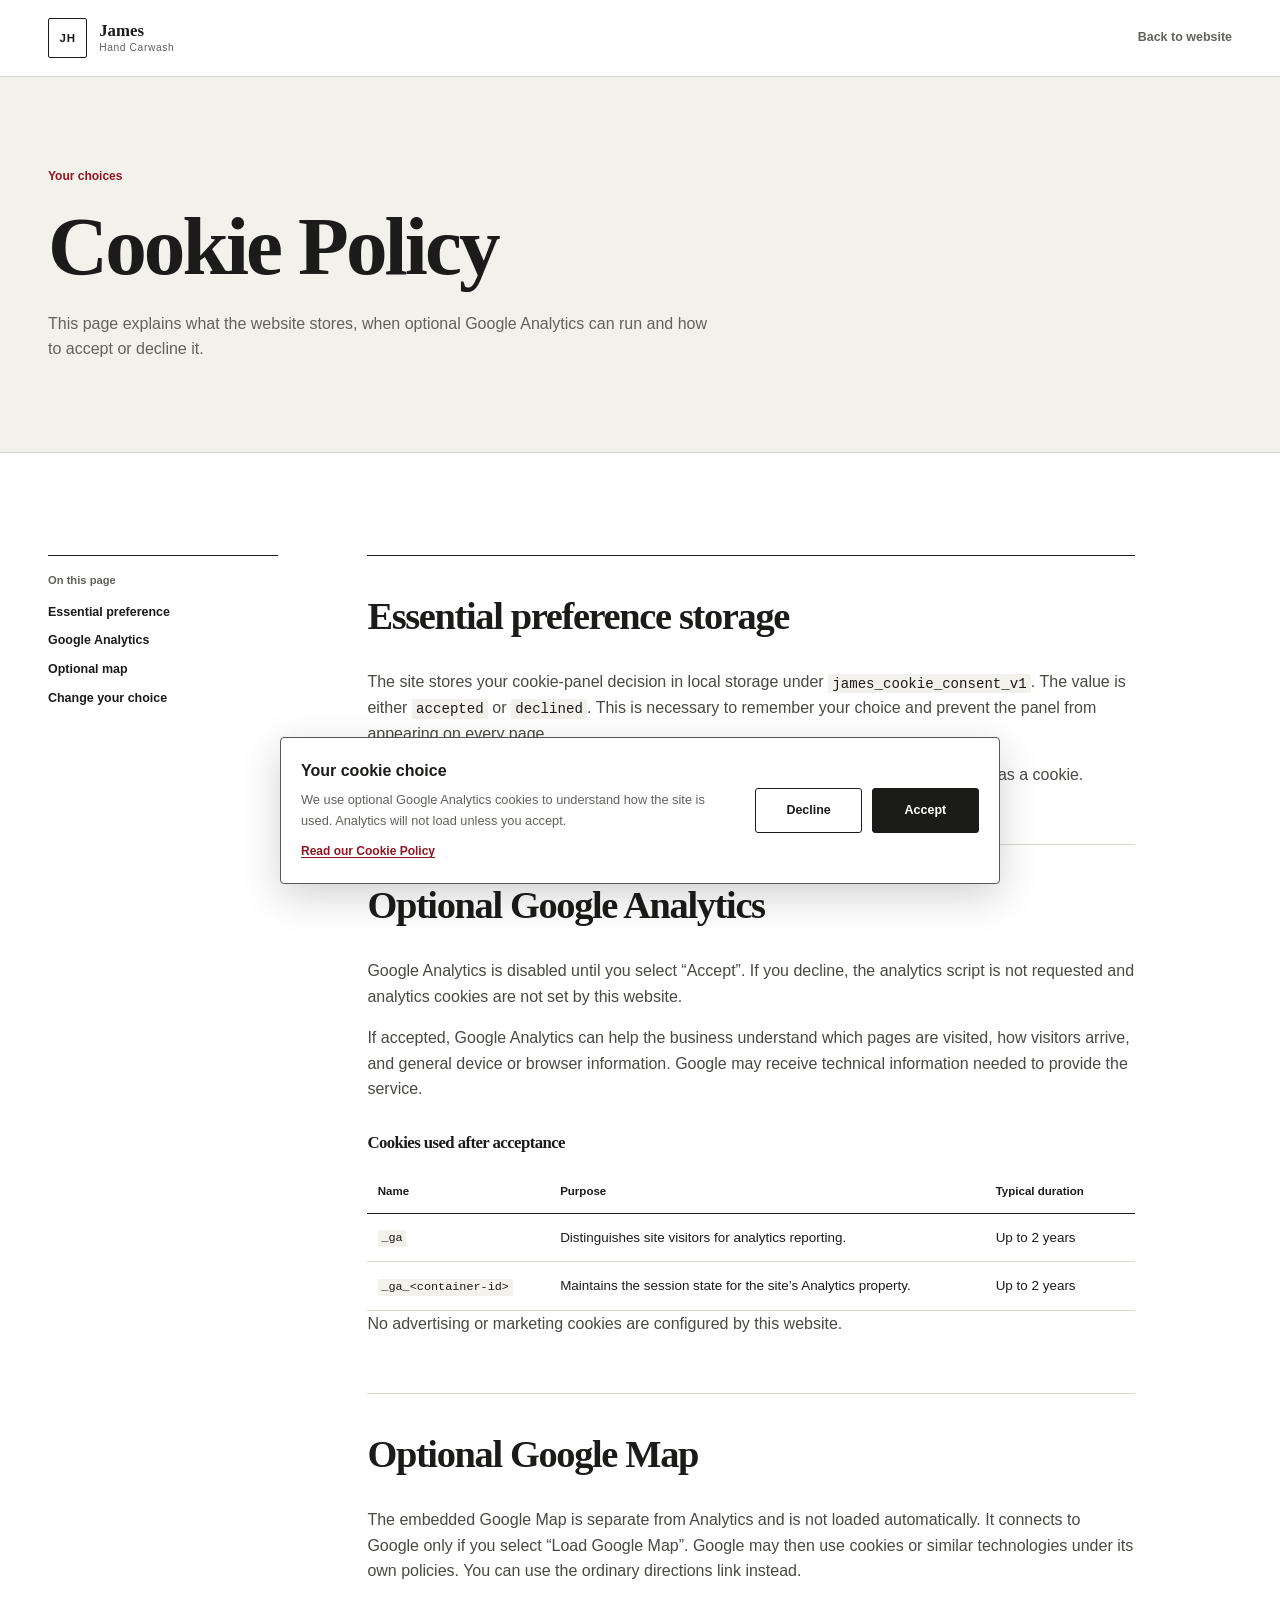
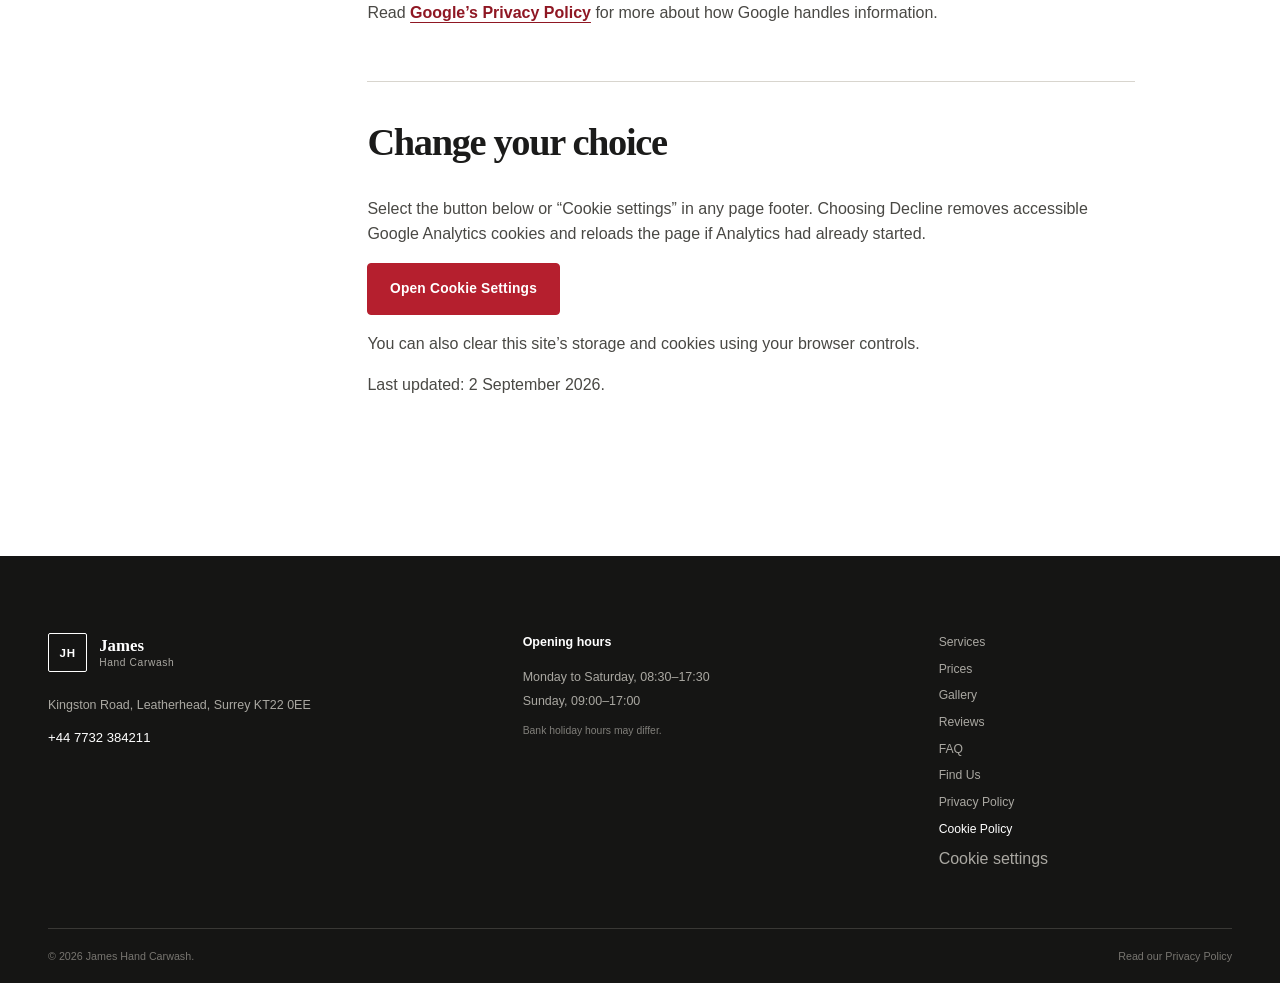
==== commit b16c071a: "aa" ====
--- a/cookies.html
+++ b/cookies.html
@@ -14,7 +14,7 @@
 </head>
 <body class="legal-page">
   <a class="skip-link" href="#main-content">Skip to main content</a>
-  <header class="legal-header"><div class="container nav-shell"><a class="brand" href="index.html" aria-label="James Hand Carwash, home"><span class="brand-mark" aria-hidden="true">JH</span><span class="brand-copy"><strong>James</strong><span>Hand Carwash</span></span></a><a class="legal-back" href="index.html"><span aria-hidden="true">←</span> Back to website</a></div></header>
+  <header class="legal-header"><div class="container nav-shell"><a class="brand" href="index.html" aria-label="James Hand Carwash, home"><span class="brand-mark" aria-hidden="true">JH</span><span class="brand-copy"><strong>James</strong><span>Hand Carwash</span></span></a><a class="legal-back" href="index.html">Back to website</a></div></header>
   <main id="main-content">
     <header class="legal-hero"><div class="container"><p class="eyebrow">Your choices</p><h1>Cookie Policy</h1><p>This page explains what the website stores, when optional Google Analytics can run and how to accept or decline it.</p></div></header>
     <div class="container legal-content">
@@ -23,10 +23,10 @@
         <section id="essential" aria-labelledby="essential-title"><h2 id="essential-title">Essential preference storage</h2><p>The site stores your cookie-panel decision in local storage under <code>james_cookie_consent_v1</code>. The value is either <code>accepted</code> or <code>declined</code>. This is necessary to remember your choice and prevent the panel from appearing on every page.</p><p>This preference does not track browsing activity and is not sent to James Hand Carwash as a cookie.</p></section>
         <section id="analytics" aria-labelledby="analytics-title"><h2 id="analytics-title">Optional Google Analytics</h2><p>Google Analytics is disabled until you select “Accept”. If you decline, the analytics script is not requested and analytics cookies are not set by this website.</p><p>If accepted, Google Analytics can help the business understand which pages are visited, how visitors arrive, and general device or browser information. Google may receive technical information needed to provide the service.</p><h3>Cookies used after acceptance</h3><div class="legal-table-wrap"><table><thead><tr><th>Name</th><th>Purpose</th><th>Typical duration</th></tr></thead><tbody><tr><td><code>_ga</code></td><td>Distinguishes site visitors for analytics reporting.</td><td>Up to 2 years</td></tr><tr><td><code>_ga_&lt;container-id&gt;</code></td><td>Maintains the session state for the site’s Analytics property.</td><td>Up to 2 years</td></tr></tbody></table></div><p>No advertising or marketing cookies are configured by this website.</p><!-- TODO: Add the confirmed GA4 Measurement ID in script.js before launch. --></section>
         <section id="map" aria-labelledby="map-title"><h2 id="map-title">Optional Google Map</h2><p>The embedded Google Map is separate from Analytics and is not loaded automatically. It connects to Google only if you select “Load Google Map”. Google may then use cookies or similar technologies under its own policies. You can use the ordinary directions link instead.</p><p>Read <a href="https://policies.google.com/privacy" target="_blank" rel="noopener noreferrer">Google’s Privacy Policy</a> for more about how Google handles information.</p></section>
-        <section id="choices" aria-labelledby="choices-title"><h2 id="choices-title">Change your choice</h2><p>Select the button below or “Cookie settings” in any page footer. Choosing Decline removes accessible Google Analytics cookies and reloads the page if Analytics had already started.</p><p><button class="button" type="button" data-cookie-settings>Open Cookie Settings</button></p><p>You can also clear this site’s storage and cookies using your browser controls.</p><p>Last updated: 1 September 2026.</p></section>
+        <section id="choices" aria-labelledby="choices-title"><h2 id="choices-title">Change your choice</h2><p>Select the button below or “Cookie settings” in any page footer. Choosing Decline removes accessible Google Analytics cookies and reloads the page if Analytics had already started.</p><p><button class="button" type="button" data-cookie-settings>Open Cookie Settings</button></p><p>You can also clear this site’s storage and cookies using your browser controls.</p><p>Last updated: 2 September 2026.</p></section>
       </div>
     </div>
   </main>
-  <footer class="site-footer"><div class="container footer-main"><div class="footer-brand"><a class="brand brand--footer" href="index.html"><span class="brand-mark" aria-hidden="true">JH</span><span class="brand-copy"><strong>James</strong><span>Hand Carwash</span></span></a><address>Kingston Road, Leatherhead, Surrey KT22 0EE</address><a href="tel:+447732384211" data-phone-link data-phone-text>+44 7732 384211</a></div><div class="footer-hours"><strong>Opening hours</strong><span>Mon–Sat · 08:30–17:30</span><span>Sunday · 09:00–17:00</span><small>Bank holiday hours may vary.</small></div><nav class="footer-nav" aria-label="Footer navigation"><a href="services.html">Services</a><a href="prices.html">Prices</a><a href="gallery.html">Gallery</a><a href="reviews.html">Reviews</a><a href="faq.html">FAQ</a><a href="location.html">Find Us</a><a href="privacy.html">Privacy Policy</a><a href="cookies.html" aria-current="page">Cookie Policy</a><button class="footer-link-button" type="button" data-cookie-settings>Cookie settings</button></nav></div><div class="container footer-bottom"><p>© <span class="js-year">2026</span> James Hand Carwash.</p><p><a href="privacy.html">Read our Privacy Policy</a></p></div></footer>
+  <footer class="site-footer"><div class="container footer-main"><div class="footer-brand"><a class="brand brand--footer" href="index.html"><span class="brand-mark" aria-hidden="true">JH</span><span class="brand-copy"><strong>James</strong><span>Hand Carwash</span></span></a><address>Kingston Road, Leatherhead, Surrey KT22 0EE</address><a href="tel:+447732384211" data-phone-link data-phone-text>+44 7732 384211</a></div><div class="footer-hours"><strong>Opening hours</strong><span>Monday to Saturday, 08:30–17:30</span><span>Sunday, 09:00–17:00</span><small>Bank holiday hours may differ.</small></div><nav class="footer-nav" aria-label="Footer navigation"><a href="services.html">Services</a><a href="prices.html">Prices</a><a href="gallery.html">Gallery</a><a href="reviews.html">Reviews</a><a href="faq.html">FAQ</a><a href="location.html">Find Us</a><a href="privacy.html">Privacy Policy</a><a href="cookies.html" aria-current="page">Cookie Policy</a><button class="footer-link-button" type="button" data-cookie-settings>Cookie settings</button></nav></div><div class="container footer-bottom"><p>© <span class="js-year">2026</span> James Hand Carwash.</p><p><a href="privacy.html">Read our Privacy Policy</a></p></div></footer>
 </body>
 </html>
--- a/styles.css
+++ b/styles.css
@@ -1,33 +1,19 @@
 :root {
-  --background: #f7f7f5;
-  --surface: #ffffff;
-  --text: #111111;
-  --muted: #666664;
-  --accent: #c51b28;
-  --accent-dark: #a91420;
-  --border: #deded9;
-  --dark: #171719;
-  --dark-soft: #232326;
-  --font-sans: "Helvetica Neue", Helvetica, Arial, sans-serif;
+  --ink: #1b1b1a;
+  --muted: #62615d;
+  --paper: #ffffff;
+  --warm: #f3f1ec;
+  --line: #d8d5ce;
+  --accent: #b51f2e;
+  --accent-dark: #8f1723;
+  --green: #176b43;
+  --header-height: 4.75rem;
+  --section-space: clamp(4.75rem, 8vw, 7.5rem);
+  --gutter: clamp(1.25rem, 4vw, 3rem);
   --max-width: 76rem;
-  --gutter: clamp(1.25rem, 4vw, 4rem);
-  --section-space: clamp(4.5rem, 8vw, 8rem);
-  --space-xs: 0.5rem;
-  --space-sm: 0.875rem;
-  --space-md: 1.5rem;
-  --space-lg: 2.5rem;
-  --space-xl: 4rem;
-  --radius-sm: 0.25rem;
-  --radius-md: 0.5rem;
-  --header-height: 4.75rem;
-  --shadow-soft: 0 18px 45px rgba(17, 17, 17, 0.08);
-}
-
-*,
-*::before,
-*::after {
-  box-sizing: border-box;
-}
+}
+
+*, *::before, *::after { box-sizing: border-box; }
 
 html {
   scroll-behavior: smooth;
@@ -36,1327 +22,387 @@
 
 body {
   margin: 0;
-  min-width: 20rem;
-  overflow-x: clip;
-  background: var(--background);
-  color: var(--text);
-  font-family: var(--font-sans);
+  background: var(--paper);
+  color: var(--ink);
+  font-family: Arial, Helvetica, sans-serif;
   font-size: 1rem;
   line-height: 1.6;
-  -webkit-font-smoothing: antialiased;
-}
-
-body.menu-open {
-  overflow: hidden;
-}
-
-img,
-svg {
-  display: block;
-  max-width: 100%;
-}
-
-button,
-input,
-textarea,
-select {
-  font: inherit;
-}
-
-button,
-a {
-  -webkit-tap-highlight-color: transparent;
-}
-
-a {
-  color: inherit;
-  text-decoration: none;
-}
-
-p,
-h1,
-h2,
-h3,
-blockquote,
-figure {
+  text-rendering: optimizeLegibility;
+}
+
+body.menu-open { overflow: hidden; }
+
+img, svg { display: block; max-width: 100%; }
+img { height: auto; }
+button, input, textarea, select { font: inherit; }
+a { color: inherit; text-decoration: none; }
+p, ul, ol, dl, figure, blockquote { margin-top: 0; }
+
+h1, h2, h3 {
   margin-top: 0;
-}
-
-h1,
-h2,
-h3,
-strong {
-  font-weight: 750;
-}
-
-h1,
-h2,
-h3 {
-  line-height: 1.05;
+  color: var(--ink);
+  font-family: Georgia, "Times New Roman", serif;
+  font-weight: 600;
   letter-spacing: -0.035em;
-}
-
-h2 {
-  margin-bottom: 1.25rem;
-  font-size: clamp(2.25rem, 4.5vw, 4.7rem);
-}
-
-h3 {
-  font-size: clamp(1.35rem, 2vw, 1.8rem);
-}
-
-::selection {
-  background: var(--accent);
-  color: #ffffff;
-}
+  line-height: 1.08;
+}
+
+h1 { font-size: clamp(3rem, 6.5vw, 5.8rem); }
+h2 { font-size: clamp(2.35rem, 4.5vw, 4.15rem); }
+h3 { font-size: clamp(1.25rem, 2vw, 1.55rem); }
+
+::selection { background: var(--accent); color: #fff; }
 
 :focus-visible {
-  outline: 3px solid #ffffff;
-  box-shadow: 0 0 0 6px var(--accent);
+  outline: 3px solid #e2a100;
   outline-offset: 3px;
+}
+
+.container {
+  width: min(calc(100% - (2 * var(--gutter))), var(--max-width));
+  margin-inline: auto;
+}
+
+.visually-hidden {
+  position: absolute !important;
+  width: 1px !important;
+  height: 1px !important;
+  overflow: hidden !important;
+  clip: rect(0 0 0 0) !important;
+  clip-path: inset(50%) !important;
+  white-space: nowrap !important;
 }
 
 .skip-link {
   position: fixed;
-  z-index: 2000;
   top: 0.75rem;
   left: 0.75rem;
+  z-index: 4000;
+  transform: translateY(-160%);
+  border-radius: 4px;
+  background: var(--ink);
+  color: #fff;
   padding: 0.75rem 1rem;
-  transform: translateY(-160%);
-  background: var(--accent);
-  color: #ffffff;
-  font-weight: 700;
-}
-
-.skip-link:focus {
-  transform: translateY(0);
-}
-
-.container {
-  width: min(100% - (var(--gutter) * 2), var(--max-width));
-  margin-inline: auto;
-}
-
-.section {
-  padding-block: var(--section-space);
-}
-
-.eyebrow {
-  display: flex;
-  align-items: center;
-  gap: 0.75rem;
-  margin-bottom: 1.3rem;
-  color: var(--accent);
-  font-size: 0.75rem;
-  font-weight: 800;
-  letter-spacing: 0.16em;
-  line-height: 1.2;
-  text-transform: uppercase;
-}
-
-.eyebrow::before {
-  width: 2rem;
-  height: 2px;
-  background: currentColor;
-  content: "";
-}
-
-.eyebrow--light {
-  color: #ff6f78;
-}
+  transition: transform 150ms ease;
+}
+
+.skip-link:focus { transform: translateY(0); }
 
 .button {
   display: inline-flex;
   min-height: 3.25rem;
   align-items: center;
   justify-content: center;
-  gap: 0.75rem;
   border: 1px solid var(--accent);
-  border-radius: var(--radius-sm);
+  border-radius: 4px;
   background: var(--accent);
-  color: #ffffff;
+  color: #fff;
   cursor: pointer;
-  font-size: 0.88rem;
-  font-weight: 800;
-  letter-spacing: 0.035em;
-  line-height: 1.2;
-  padding: 0.9rem 1.35rem;
-  text-align: center;
-  transition: background-color 180ms ease, border-color 180ms ease, color 180ms ease, transform 180ms ease;
-}
-
-.button:hover {
-  border-color: var(--accent-dark);
-  background: var(--accent-dark);
-  transform: translateY(-2px);
-}
-
-.button--small {
-  min-height: 2.75rem;
-  padding: 0.7rem 1.1rem;
-}
+  font-size: 0.86rem;
+  font-weight: 700;
+  letter-spacing: 0.015em;
+  line-height: 1;
+  padding: 0.95rem 1.35rem;
+  transition: background-color 140ms ease, border-color 140ms ease, color 140ms ease;
+}
+
+.button:hover { border-color: var(--accent-dark); background: var(--accent-dark); }
 
 .button--secondary {
-  border-color: var(--text);
+  border-color: var(--ink);
   background: transparent;
-  color: var(--text);
-}
-
-.button--secondary:hover {
-  border-color: var(--text);
-  background: var(--text);
-  color: #ffffff;
-}
-
-.button--dark {
-  border-color: var(--dark);
-  background: var(--dark);
-}
-
-.button--dark:hover {
-  border-color: var(--accent);
-  background: var(--accent);
-}
-
-.button--light {
-  border-color: #ffffff;
-  background: #ffffff;
-  color: var(--dark);
-}
-
-.button--light:hover {
-  border-color: #ffffff;
-  background: transparent;
-  color: #ffffff;
-}
-
-.button--outline-light {
-  border-color: rgba(255, 255, 255, 0.55);
-  background: transparent;
-  color: #ffffff;
-}
-
-.button--outline-light:hover {
-  border-color: #ffffff;
-  background: #ffffff;
-  color: var(--dark);
-}
-
-.text-link {
-  display: inline-flex;
-  align-items: center;
-  gap: 0.65rem;
-  border-bottom: 2px solid var(--accent);
-  font-size: 0.87rem;
-  font-weight: 800;
-  letter-spacing: 0.04em;
-  padding-bottom: 0.25rem;
-  transition: color 180ms ease, gap 180ms ease;
-}
-
-.text-link:hover {
-  gap: 0.9rem;
-  color: var(--accent);
-}
-
-.js-only {
-  display: none;
-}
-
-.js .js-only {
-  display: inline-flex;
-}
-
-/* Header */
+  color: var(--ink);
+}
+
+.button--secondary:hover { background: var(--ink); color: #fff; }
+.button--small { min-height: 2.65rem; padding: 0.75rem 1rem; }
+.text-link, .section-link a, .pricing-note a, .phone-link, .legal-copy a {
+  color: var(--accent-dark);
+  font-weight: 700;
+  text-decoration: underline;
+  text-decoration-thickness: 1px;
+  text-underline-offset: 0.25em;
+}
+
 .site-header {
   position: sticky;
+  top: 0;
   z-index: 1000;
-  top: 0;
-  height: var(--header-height);
-  border-bottom: 1px solid rgba(222, 222, 217, 0.9);
-  background: rgba(255, 255, 255, 0.94);
-  backdrop-filter: blur(16px);
+  border-bottom: 1px solid var(--line);
+  background: rgba(255, 255, 255, 0.97);
 }
 
 .nav-shell {
   display: flex;
-  height: 100%;
+  min-height: var(--header-height);
   align-items: center;
   justify-content: space-between;
-}
-
-.brand {
-  display: inline-flex;
-  align-items: center;
-  gap: 0.85rem;
-}
-
+  gap: 2rem;
+}
+
+.brand { display: inline-flex; flex: 0 0 auto; align-items: center; gap: 0.75rem; }
 .brand-mark {
   display: grid;
   width: 2.45rem;
   height: 2.45rem;
+  border: 1px solid var(--ink);
+  border-radius: 2px;
   place-items: center;
-  border-radius: 2px;
-  background: var(--accent);
-  color: #ffffff;
-  font-size: 0.82rem;
-  font-weight: 900;
-  letter-spacing: -0.02em;
-  line-height: 1;
-}
-
-.brand-copy {
-  display: grid;
-  gap: 0.02rem;
-  line-height: 1;
-}
-
-.brand-copy strong {
-  font-size: 1rem;
-  letter-spacing: 0.01em;
-  text-transform: uppercase;
-}
-
-.brand-copy span {
-  color: var(--muted);
-  font-size: 0.68rem;
-  font-weight: 700;
-  letter-spacing: 0.09em;
-  text-transform: uppercase;
-}
-
-.site-nav {
-  display: flex;
-  align-items: center;
-  gap: clamp(1.1rem, 2.5vw, 2.25rem);
-}
-
-.site-nav > a:not(.button) {
-  position: relative;
-  font-size: 0.82rem;
-  font-weight: 700;
-}
-
+  font-size: 0.72rem;
+  font-weight: 800;
+  letter-spacing: 0.06em;
+}
+
+.brand-copy { display: grid; line-height: 1.05; }
+.brand-copy strong { font-family: Georgia, "Times New Roman", serif; font-size: 1.05rem; font-weight: 600; }
+.brand-copy span { margin-top: 0.2rem; color: var(--muted); font-size: 0.64rem; letter-spacing: 0.06em; }
+
+.site-nav { display: flex; align-items: center; gap: clamp(0.85rem, 1.6vw, 1.5rem); }
+.site-nav > a:not(.button) { position: relative; color: #343432; font-size: 0.78rem; font-weight: 700; }
 .site-nav > a:not(.button)::after {
   position: absolute;
   right: 0;
   bottom: -0.45rem;
   left: 0;
-  height: 2px;
+  height: 1px;
   transform: scaleX(0);
-  transform-origin: right;
   background: var(--accent);
   content: "";
-  transition: transform 180ms ease;
-}
-
-.site-nav > a:not(.button):hover::after {
-  transform: scaleX(1);
   transform-origin: left;
-}
+  transition: transform 140ms ease;
+}
+.site-nav > a:hover::after, .site-nav > a[aria-current="page"]::after { transform: scaleX(1); }
 
 .menu-toggle {
-  position: relative;
   display: none;
-  width: 3rem;
-  height: 3rem;
+  width: 2.75rem;
+  height: 2.75rem;
   border: 0;
   background: transparent;
-  color: var(--text);
   cursor: pointer;
-  padding: 0.8rem 0.6rem;
-}
-
-.menu-toggle span {
-  position: absolute;
-  top: 50%;
-  left: 0.65rem;
-  display: block;
-  width: 1.7rem;
-  height: 2px;
-  background: currentColor;
-  transition: transform 180ms ease;
-}
-
-.menu-toggle span:first-child {
-  transform: translateY(-0.3rem);
-}
-
-.menu-toggle span:last-child {
-  transform: translateY(0.3rem);
-}
-
-.menu-toggle[aria-expanded="true"] span:first-child {
-  transform: rotate(45deg);
-}
-
-.menu-toggle[aria-expanded="true"] span:last-child {
-  transform: rotate(-45deg);
-}
-
-/* Hero */
-.hero {
-  background: var(--surface);
-}
-
-.hero-grid {
+  padding: 0.7rem 0.45rem;
+}
+.menu-toggle span { display: block; height: 1px; margin-block: 0.38rem; background: var(--ink); transition: transform 160ms ease; }
+.menu-toggle[aria-expanded="true"] span:first-child { transform: translateY(0.38rem) rotate(45deg); }
+.menu-toggle[aria-expanded="true"] span:last-child { transform: translateY(-0.38rem) rotate(-45deg); }
+
+.hero { background: var(--warm); padding-block: clamp(2rem, 5vw, 4.5rem); }
+.hero-grid { display: grid; min-height: min(43rem, calc(100svh - var(--header-height) - 2rem)); align-items: center; gap: clamp(2.5rem, 6vw, 6rem); grid-template-columns: minmax(0, 0.92fr) minmax(24rem, 1.08fr); }
+.hero-copy { max-width: 35rem; }
+.hero-kicker {
+  margin-bottom: 1.25rem;
+  color: var(--accent-dark);
+  font-size: 0.78rem;
+  font-weight: 700;
+  letter-spacing: 0.035em;
+}
+.hero h1 { margin-bottom: 1.5rem; }
+.hero-lead { max-width: 33rem; margin-bottom: 2rem; color: #4f4e4a; font-size: clamp(1.05rem, 1.6vw, 1.25rem); }
+.hero-actions { display: flex; flex-wrap: wrap; gap: 0.75rem; }
+.hero-note { margin: 1.4rem 0 0; color: var(--muted); font-size: 0.85rem; }
+.hero-media { margin: 0; }
+.hero-media img { width: 100%; aspect-ratio: 4 / 3; object-fit: cover; }
+
+.trust-strip { border-block: 1px solid var(--line); background: var(--paper); }
+.trust-line { display: flex; min-height: 4.5rem; align-items: center; margin: 0; color: var(--muted); font-size: 0.86rem; }
+.trust-line > span { padding-inline: 1.4rem; }
+.trust-line > span:first-child { padding-left: 0; }
+.trust-line > span + span { border-left: 1px solid var(--line); }
+.trust-line strong { color: var(--ink); font-weight: 700; }
+
+.section { padding-block: var(--section-space); }
+.section-heading { display: grid; align-items: end; gap: 2rem; grid-template-columns: minmax(0, 1.15fr) minmax(16rem, 0.65fr); margin-bottom: clamp(2.5rem, 5vw, 4.25rem); }
+.section-heading h2 { max-width: 14ch; margin-bottom: 0; }
+.section-heading > p { max-width: 34rem; margin: 0; color: var(--muted); }
+.section-link { margin: 2.25rem 0 0; }
+
+.service-list { display: grid; border-top: 1px solid var(--ink); grid-template-columns: repeat(3, minmax(0, 1fr)); }
+.service-list article { min-height: 12.5rem; border-bottom: 1px solid var(--line); padding: 1.75rem 2rem 2rem 0; }
+.service-list article:not(:nth-child(3n + 1)) { border-left: 1px solid var(--line); padding-left: 2rem; }
+.service-list h3 { margin-bottom: 1rem; }
+.service-list p { max-width: 25rem; margin-bottom: 0; color: var(--muted); font-size: 0.92rem; }
+.service-list--detailed article { min-height: 14rem; }
+
+.pricing-section { border-block: 1px solid var(--line); background: var(--warm); }
+.price-table-wrap { width: 100%; overflow-x: auto; }
+.price-table { width: 100%; border-collapse: collapse; table-layout: fixed; }
+.price-table caption { position: absolute; width: 1px; height: 1px; overflow: hidden; clip: rect(0 0 0 0); }
+.price-table th, .price-table td { border-bottom: 1px solid #cbc8c1; padding: 1.25rem 1rem; text-align: left; }
+.price-table thead th { border-top: 2px solid var(--ink); border-bottom-color: var(--ink); color: var(--muted); font-size: 0.75rem; font-weight: 700; }
+.price-table tbody th { font-family: Georgia, "Times New Roman", serif; font-size: 1.05rem; font-weight: 600; }
+.price-table tbody th small { display: block; margin-top: 0.25rem; color: var(--muted); font-family: Arial, Helvetica, sans-serif; font-size: 0.7rem; font-weight: 400; }
+.price-table td { font-size: 1.05rem; font-variant-numeric: tabular-nums; font-weight: 700; }
+.pricing-note { display: flex; align-items: center; justify-content: space-between; gap: 2rem; margin-top: 1.5rem; }
+.pricing-note p { margin: 0; color: var(--muted); font-size: 0.85rem; }
+
+.gallery-grid { display: grid; grid-auto-rows: 13rem; gap: 0.75rem; grid-template-columns: repeat(4, minmax(0, 1fr)); }
+.gallery-item { min-width: 0; margin: 0; overflow: hidden; }
+.gallery-item--wide { grid-column: span 2; }
+.gallery-item--tall { grid-row: span 2; }
+.gallery-item button { width: 100%; height: 100%; border: 0; border-radius: 2px; background: #ddd; cursor: zoom-in; padding: 0; }
+.gallery-item img { width: 100%; height: 100%; object-fit: cover; transition: transform 240ms ease; }
+.gallery-item button:hover img { transform: scale(1.015); }
+.gallery-grid--full { grid-auto-rows: 15rem; }
+
+.reviews-section { background: var(--paper); }
+.reviews-heading strong { color: var(--accent-dark); font-size: 1.2em; }
+.review-list { display: grid; gap: 2.25rem; grid-template-columns: repeat(3, minmax(0, 1fr)); }
+.review { display: flex; min-width: 0; min-height: 16rem; flex-direction: column; justify-content: space-between; margin: 0; border-top: 2px solid var(--ink); padding-top: 1.4rem; }
+.review > p { margin-bottom: 2.5rem; color: #343331; font-family: Georgia, "Times New Roman", serif; font-size: clamp(1.15rem, 1.8vw, 1.4rem); line-height: 1.5; }
+.review footer { display: grid; gap: 0.2rem; }
+.review cite { font-style: normal; font-size: 0.78rem; font-weight: 700; }
+.review footer span { color: var(--muted); font-size: 0.7rem; }
+
+.visit-section { background: var(--ink); color: #fff; }
+.visit-section h2, .visit-section h3 { color: #fff; }
+.visit-section .section-heading > p { color: #c9c7c1; }
+.visit-grid { display: grid; border-top: 1px solid #66645f; grid-template-columns: minmax(14rem, 0.72fr) minmax(15rem, 0.76fr) minmax(20rem, 1.2fr); }
+.visit-details, .visit-hours { padding: clamp(2rem, 4vw, 3.25rem) clamp(1.5rem, 3vw, 2.75rem) clamp(2rem, 4vw, 3.25rem) 0; }
+.visit-hours { border-left: 1px solid #66645f; padding-left: clamp(1.5rem, 3vw, 2.75rem); }
+.visit-details address { margin: 2rem 0 1.4rem; color: #ddd; font-style: normal; line-height: 1.75; }
+.visit-details address strong { color: #fff; }
+.visit-details .phone-link { color: #fff; }
+.visit-details .button { margin-top: 0.4rem; }
+.visit-hours h3 { margin-bottom: 1.25rem; }
+.open-status { display: flex; align-items: center; gap: 0.65rem; color: #dedcd6; font-size: 0.84rem; }
+.status-dot { width: 0.55rem; height: 0.55rem; border-radius: 50%; background: #cf5a63; }
+.open-status.is-open .status-dot { background: #55ad79; }
+.hours-list { margin: 0; }
+.hours-list > div { display: flex; min-height: 2.5rem; align-items: center; justify-content: space-between; gap: 1rem; border-bottom: 1px solid #4c4b48; color: #d8d6d0; font-size: 0.82rem; }
+.hours-list > div.is-today { border-bottom-color: #fff; color: #fff; font-weight: 700; }
+.hours-list dt, .hours-list dd { margin: 0; }
+.hours-list dd { font-variant-numeric: tabular-nums; }
+.hours-list > div.is-today dt::after { margin-left: 0.5rem; color: #c6c3bc; content: "Today"; font-size: 0.66rem; font-weight: 400; }
+.hours-note { margin: 1rem 0 0; color: #a9a7a2; font-size: 0.72rem; }
+
+.map-shell, .map-placeholder, .map-frame-wrap, .map-shell iframe { min-height: 31rem; }
+.map-shell { border-left: 1px solid #66645f; background: #dedbd3; color: var(--ink); }
+.map-placeholder { display: grid; place-items: center; background: #dedbd3; }
+.map-placeholder__content { max-width: 22rem; text-align: center; padding: 2rem; }
+.map-placeholder__content p { margin-bottom: 1.35rem; }
+.map-placeholder__content small { display: block; margin-top: 1rem; color: var(--muted); font-size: 0.68rem; }
+.map-pin { display: block; width: 1rem; height: 1rem; margin: 0 auto 1rem; border: 3px solid var(--accent); border-radius: 50%; }
+.map-frame-wrap { position: relative; display: flex; flex-direction: column; }
+.map-shell iframe { width: 100%; flex: 1 1 auto; border: 0; }
+.map-frame-actions { display: flex; align-items: center; justify-content: space-between; gap: 1rem; margin: 0; background: #fff; color: var(--ink); font-size: 0.72rem; padding: 0.75rem 1rem; }
+.map-frame-actions a { color: var(--accent-dark); font-weight: 700; text-decoration: underline; text-underline-offset: 0.2em; }
+
+.faq-section { border-top: 1px solid var(--line); }
+.faq-layout { display: grid; align-items: start; gap: clamp(3rem, 8vw, 7rem); grid-template-columns: minmax(15rem, 0.65fr) minmax(0, 1.35fr); }
+.faq-intro { position: sticky; top: calc(var(--header-height) + 2rem); }
+.faq-intro h2 { max-width: 10ch; }
+.faq-intro p { max-width: 26rem; color: var(--muted); }
+.faq-list { border-top: 1px solid var(--ink); }
+.faq-item { border-bottom: 1px solid var(--line); }
+.faq-item h3 { margin: 0; font-family: Arial, Helvetica, sans-serif; }
+.faq-question { display: grid; width: 100%; min-height: 4.75rem; align-items: center; border: 0; background: transparent; color: var(--ink); cursor: pointer; gap: 1rem; grid-template-columns: 1fr 1.1rem; padding: 1rem 0; text-align: left; font-size: 1rem; font-weight: 700; }
+.faq-question > span { position: relative; width: 1rem; height: 1rem; }
+.faq-question > span::before, .faq-question > span::after { position: absolute; top: 50%; left: 0; width: 100%; height: 1px; background: var(--ink); content: ""; transition: transform 150ms ease; }
+.faq-question > span::after { transform: rotate(90deg); }
+.faq-question[aria-expanded="true"] > span::after { transform: rotate(0); }
+.faq-answer { max-width: 42rem; padding: 0 2rem 1.5rem 0; }
+.faq-answer p { margin: 0; color: var(--muted); }
+.faq-answer[hidden] { display: none; }
+
+.area-note { border-top: 1px solid var(--line); background: var(--warm); padding-block: 2rem; }
+.area-note p { max-width: 58rem; margin: 0; color: var(--muted); font-size: 0.82rem; }
+
+.inner-hero { border-bottom: 1px solid var(--line); background: var(--warm); padding-block: clamp(4.5rem, 8vw, 7.5rem); }
+.inner-hero h1 { max-width: 13ch; margin-bottom: 1.25rem; }
+.inner-hero p:last-child { max-width: 43rem; margin-bottom: 0; color: var(--muted); font-size: 1.08rem; }
+.page-section { background: var(--paper); }
+.page-cta { display: flex; align-items: center; justify-content: space-between; gap: 2rem; margin-top: 3rem; border-top: 1px solid var(--ink); padding-top: 1.5rem; }
+.page-cta p { margin: 0; color: var(--muted); }
+
+.site-footer { background: #151514; color: #d1cfca; padding-top: clamp(3.5rem, 6vw, 5.5rem); }
+.footer-main { display: grid; gap: clamp(2.5rem, 5vw, 5rem); grid-template-columns: minmax(15rem, 1.05fr) minmax(15rem, 0.9fr) minmax(12rem, 0.75fr); padding-bottom: 3.5rem; }
+.brand--footer .brand-mark { border-color: #fff; color: #fff; }
+.brand--footer .brand-copy strong { color: #fff; }
+.brand--footer .brand-copy span { color: #aaa8a2; }
+.footer-brand address { margin: 1.5rem 0 0.45rem; color: #aaa8a2; font-size: 0.78rem; font-style: normal; }
+.footer-brand > a:not(.brand) { color: #fff; font-size: 0.82rem; }
+.footer-hours { display: grid; align-content: start; gap: 0.25rem; color: #aaa8a2; font-size: 0.78rem; }
+.footer-hours strong { margin-bottom: 0.65rem; color: #fff; font-size: 0.78rem; }
+.footer-hours small { margin-top: 0.45rem; color: #807f7a; }
+.footer-nav { display: grid; align-content: start; gap: 0.45rem; }
+.footer-nav a, .footer-link-button { color: #aaa8a2; font-size: 0.76rem; }
+.footer-nav a:hover, .footer-nav a[aria-current="page"], .footer-link-button:hover { color: #fff; }
+.footer-link-button { border: 0; background: transparent; cursor: pointer; font: inherit; padding: 0; text-align: left; }
+.footer-bottom { display: flex; align-items: center; justify-content: space-between; gap: 2rem; border-top: 1px solid #393835; padding-block: 1.2rem; }
+.footer-bottom p { margin: 0; color: #777570; font-size: 0.67rem; }
+
+.mobile-action-bar { display: none; }
+
+.lightbox { width: min(92vw, 75rem); max-width: none; height: min(88svh, 52rem); max-height: none; border: 0; border-radius: 4px; background: #111; color: #fff; padding: 1.5rem; }
+.lightbox::backdrop { background: rgba(0, 0, 0, 0.88); }
+.lightbox figure { display: grid; height: 100%; place-items: center; margin: 0; }
+.lightbox figure img { max-width: 100%; max-height: calc(100% - 2.5rem); object-fit: contain; }
+.lightbox figcaption { min-height: 2rem; padding-top: 0.6rem; color: #ccc; font-size: 0.75rem; text-align: center; }
+.lightbox__close, .lightbox__nav { position: absolute; z-index: 1; display: grid; width: 2.75rem; height: 2.75rem; place-items: center; border: 1px solid #777; border-radius: 2px; background: #111; color: #fff; cursor: pointer; padding: 0.65rem; }
+.lightbox__close { top: 1rem; right: 1rem; }
+.lightbox__nav { top: 50%; transform: translateY(-50%); }
+.lightbox__nav--previous { left: 1rem; }
+.lightbox__nav--next { right: 1rem; }
+.lightbox__close svg, .lightbox__nav svg { width: 1.25rem; height: 1.25rem; fill: none; stroke: currentColor; stroke-linecap: round; stroke-linejoin: round; stroke-width: 1.7; }
+
+.legal-page { background: var(--paper); }
+.legal-header { border-bottom: 1px solid var(--line); }
+.legal-header .nav-shell { min-height: var(--header-height); }
+.legal-back { color: var(--muted); font-size: 0.78rem; font-weight: 700; }
+.legal-back:hover { color: var(--accent-dark); }
+.legal-hero { border-bottom: 1px solid var(--line); background: var(--warm); padding-block: clamp(4rem, 7vw, 6.5rem); }
+.legal-hero h1 { margin-bottom: 1.2rem; }
+.legal-hero p:not(.eyebrow) { max-width: 42rem; margin-bottom: 0; color: var(--muted); }
+.eyebrow { margin-bottom: 1rem; color: var(--accent-dark); font-size: 0.75rem; font-weight: 700; }
+.legal-content { display: grid; align-items: start; gap: clamp(3rem, 7vw, 6rem); grid-template-columns: minmax(11rem, 0.42fr) minmax(0, 1.58fr); padding-block: var(--section-space); }
+.legal-index { position: sticky; top: calc(var(--header-height) + 2rem); display: grid; gap: 0.55rem; border-top: 1px solid var(--ink); padding-top: 1rem; }
+.legal-index span { margin-bottom: 0.25rem; color: var(--muted); font-size: 0.7rem; font-weight: 700; }
+.legal-index a { font-size: 0.78rem; font-weight: 700; }
+.legal-index a:hover { color: var(--accent-dark); }
+.legal-copy { max-width: 48rem; }
+.legal-copy section { border-top: 1px solid var(--line); padding-block: 2.5rem; }
+.legal-copy section:first-child { border-top-color: var(--ink); }
+.legal-copy h2 { font-size: clamp(1.8rem, 3vw, 2.5rem); }
+.legal-copy h3 { margin-top: 2rem; font-size: 1.05rem; }
+.legal-copy p, .legal-copy li { color: #494844; }
+.legal-copy code { border-radius: 2px; background: var(--warm); color: var(--ink); font-size: 0.88em; padding: 0.12em 0.3em; }
+.legal-table-wrap { overflow-x: auto; }
+.legal-copy table { width: 100%; border-collapse: collapse; font-size: 0.84rem; }
+.legal-copy th, .legal-copy td { min-width: 8rem; border-bottom: 1px solid var(--line); padding: 0.8rem 0.65rem; text-align: left; vertical-align: top; }
+.legal-copy th { border-bottom-color: var(--ink); font-size: 0.72rem; }
+
+.js-only { display: none; }
+.js .js-only { display: inline-flex; }
+
+.cookie-banner {
+  position: fixed;
+  right: 1rem;
+  bottom: 1rem;
+  left: 1rem;
+  z-index: 2000;
   display: grid;
-  min-height: calc(100svh - var(--header-height));
-  grid-template-columns: minmax(0, 0.92fr) minmax(0, 1.08fr);
-}
-
-.hero-copy {
-  display: flex;
-  align-items: center;
-  padding: clamp(4rem, 7vw, 7rem) var(--gutter);
-}
-
-.hero-copy__inner {
-  width: min(100%, 36rem);
-  margin-left: max(0px, calc((100vw - var(--max-width)) / 2));
-}
-
-.hero h1 {
-  max-width: 9ch;
-  margin-bottom: 1.65rem;
-  font-size: clamp(3.25rem, 6.3vw, 6.7rem);
-  line-height: 0.9;
-}
-
-.hero h1 span {
-  display: block;
-  color: var(--muted);
-  font-size: 0.58em;
-  line-height: 1.05;
-  margin-top: 0.35em;
-}
-
-.hero-lead {
-  max-width: 31rem;
-  margin-bottom: 1.65rem;
-  color: #424242;
-  font-size: clamp(1.08rem, 1.55vw, 1.35rem);
-  line-height: 1.5;
-}
-
-.rating-line {
-  display: flex;
-  align-items: center;
-  gap: 0.9rem;
-  margin-bottom: 2rem;
-  color: var(--muted);
-  font-size: 0.82rem;
-  font-weight: 700;
-  letter-spacing: 0.04em;
-  text-transform: uppercase;
-}
-
-.rating-line strong {
-  color: var(--text);
-  font-size: 1.1rem;
-}
-
-.rating-line strong span {
-  color: var(--accent);
-}
-
-.rating-line__rule {
-  width: 1px;
-  height: 1.2rem;
-  background: var(--border);
-}
-
-.hero-actions {
-  display: flex;
-  flex-wrap: wrap;
-  gap: 0.75rem;
-}
-
-.hero-address {
-  margin: 2rem 0 0;
-  color: var(--muted);
-  font-size: 0.72rem;
-  font-weight: 750;
-  letter-spacing: 0.08em;
-  text-transform: uppercase;
-}
-
-.hero-media {
-  position: relative;
-  min-height: 38rem;
-  margin: 0;
-  overflow: hidden;
-  background: var(--dark);
-}
-
-.hero-media::after {
-  position: absolute;
-  inset: 0;
-  background: linear-gradient(180deg, transparent 55%, rgba(0, 0, 0, 0.52));
-  content: "";
-  pointer-events: none;
-}
-
-.hero-media img {
-  width: 100%;
-  height: 100%;
-  object-fit: cover;
-  object-position: center;
-}
-
-.hero-media__stamp {
-  position: absolute;
-  z-index: 2;
-  top: clamp(2rem, 5vw, 4rem);
-  right: 0;
-  display: grid;
-  min-width: 9rem;
-  border-left: 4px solid var(--accent);
-  background: rgba(17, 17, 17, 0.88);
-  color: #ffffff;
-  line-height: 0.85;
-  padding: 1rem 1.5rem 1.2rem;
-}
-
-.hero-media__stamp span {
-  font-size: 0.68rem;
-  font-weight: 800;
-  letter-spacing: 0.2em;
-}
-
-.hero-media__stamp strong {
-  margin-top: 0.35rem;
-  font-size: 1.65rem;
-  letter-spacing: -0.04em;
-}
-
-.hero-media figcaption {
-  position: absolute;
-  z-index: 3;
-  right: 1.25rem;
-  bottom: 1rem;
-  display: flex;
-  gap: 0.55rem;
-  color: rgba(255, 255, 255, 0.82);
-  font-size: 0.62rem;
-  letter-spacing: 0.03em;
-}
-
-.hero-media figcaption span::after {
-  margin-left: 0.55rem;
-  content: "·";
-}
-
-.hero-media figcaption a {
-  text-decoration: underline;
-  text-underline-offset: 0.2em;
-}
-
-/* Trust */
-.trust-strip {
-  border-block: 1px solid var(--border);
-  background: var(--background);
-}
-
-.trust-grid {
-  display: grid;
-  grid-template-columns: repeat(4, 1fr);
-}
-
-.trust-item {
-  display: flex;
-  min-height: 7.25rem;
-  align-items: center;
-  justify-content: center;
-  gap: 0.75rem;
-  border-right: 1px solid var(--border);
+  width: min(45rem, calc(100% - 2rem));
+  margin-inline: auto;
+  border: 1px solid #555;
+  border-radius: 4px;
+  background: #fff;
+  box-shadow: 0 0.75rem 2.5rem rgba(0, 0, 0, 0.18);
+  gap: 1.25rem;
+  grid-template-columns: minmax(0, 1fr) minmax(14rem, 0.45fr);
   padding: 1.25rem;
 }
-
-.trust-item:first-child {
-  border-left: 1px solid var(--border);
-}
-
-.trust-item strong {
-  font-size: 1.3rem;
-  letter-spacing: -0.04em;
-}
-
-.trust-item strong span {
-  color: var(--accent);
-}
-
-.trust-item > span {
-  color: var(--muted);
-  font-size: 0.7rem;
-  font-weight: 700;
-  letter-spacing: 0.06em;
-  line-height: 1.3;
-  text-transform: uppercase;
-}
-
-/* Services */
-.services {
-  background: var(--surface);
-}
-
-.services-layout {
-  display: grid;
-  align-items: start;
-  gap: clamp(3rem, 8vw, 8rem);
-  grid-template-columns: minmax(0, 0.75fr) minmax(0, 1.25fr);
-}
-
-.section-intro {
-  position: sticky;
-  top: calc(var(--header-height) + 2rem);
-}
-
-.section-intro h2 {
-  max-width: 9ch;
-}
-
-.section-intro > p:not(.eyebrow) {
-  max-width: 31rem;
-  margin-bottom: 2rem;
-  color: var(--muted);
-}
-
-.service-list {
-  border-top: 1px solid var(--text);
-}
-
-.service-item {
-  display: grid;
-  gap: clamp(1rem, 3vw, 2.25rem);
-  border-bottom: 1px solid var(--border);
-  grid-template-columns: 3rem 1fr;
-  padding-block: 2rem;
-}
-
-.service-number {
-  color: var(--accent);
-  font-size: 0.72rem;
-  font-weight: 850;
-  letter-spacing: 0.1em;
-}
-
-.service-item h3 {
-  margin-bottom: 0.7rem;
-}
-
-.service-item p {
-  max-width: 35rem;
-  margin-bottom: 0;
-  color: var(--muted);
-}
-
-/* Why */
-.why-section {
-  position: relative;
-  overflow: hidden;
-  background: var(--dark);
-  color: #ffffff;
-  padding-block: var(--section-space);
-}
-
-.why-section::before {
-  position: absolute;
-  top: -10rem;
-  left: 34%;
-  width: 1px;
-  height: calc(100% + 20rem);
-  transform: rotate(17deg);
-  background: rgba(255, 255, 255, 0.08);
-  content: "";
-}
-
-.why-layout {
-  position: relative;
-  display: grid;
-  gap: clamp(3rem, 8vw, 8rem);
-  grid-template-columns: minmax(0, 0.8fr) minmax(0, 1.2fr);
-}
-
-.why-heading h2 {
-  max-width: 9ch;
-  margin-bottom: 0;
-}
-
-.benefit-grid {
-  display: grid;
-  border-top: 1px solid rgba(255, 255, 255, 0.25);
-  border-left: 1px solid rgba(255, 255, 255, 0.25);
-  grid-template-columns: repeat(2, 1fr);
-}
-
-.benefit {
-  min-height: 13.5rem;
-  border-right: 1px solid rgba(255, 255, 255, 0.25);
-  border-bottom: 1px solid rgba(255, 255, 255, 0.25);
-  padding: 1.5rem;
-}
-
-.benefit > span {
-  display: block;
-  margin-bottom: 3.2rem;
-  color: #ff6f78;
-  font-size: 0.7rem;
-  font-weight: 800;
-  letter-spacing: 0.1em;
-}
-
-.benefit h3 {
-  margin-bottom: 0;
-  font-size: clamp(1.25rem, 2vw, 1.7rem);
-}
-
-/* Reviews */
-.reviews-section {
-  background: #ecece8;
-}
-
-.reviews-layout {
-  display: grid;
-  align-items: start;
-  gap: clamp(3rem, 8vw, 8rem);
-  grid-template-columns: minmax(17rem, 0.75fr) minmax(0, 1.25fr);
-}
-
-.reviews-score {
-  position: sticky;
-  top: calc(var(--header-height) + 2rem);
-}
-
-.reviews-score .score {
-  margin-bottom: 0.35rem;
-  font-size: clamp(4.5rem, 9vw, 8rem);
-  font-weight: 800;
-  letter-spacing: -0.09em;
-  line-height: 0.85;
-}
-
-.reviews-score .score span {
-  color: var(--accent);
-  font-size: 0.4em;
-  letter-spacing: 0;
-}
-
-.reviews-score h2 {
-  margin-top: 2rem;
-  font-size: clamp(2rem, 3.2vw, 3.45rem);
-}
-
-.reviews-score > p:not(.eyebrow):not(.score) {
-  max-width: 25rem;
-  margin-bottom: 2rem;
-  color: var(--muted);
-}
-
-.review-list {
-  border-top: 1px solid var(--text);
-}
-
-.review {
-  margin-bottom: 0;
-  border-bottom: 1px solid #c9c9c3;
-  padding-block: clamp(2rem, 4vw, 3.5rem);
-}
-
-.review > p {
-  max-width: 35ch;
-  margin-bottom: 2.3rem;
-  font-size: clamp(1.45rem, 2.7vw, 2.35rem);
-  font-weight: 600;
-  letter-spacing: -0.035em;
-  line-height: 1.25;
-}
-
-.review footer {
-  display: flex;
-  align-items: center;
-  justify-content: space-between;
-  gap: 1rem;
-}
-
-.review cite {
-  color: var(--muted);
-  font-size: 0.76rem;
-  font-style: normal;
-  font-weight: 750;
-  letter-spacing: 0.035em;
-  text-transform: uppercase;
-}
-
-.review footer span {
-  color: var(--accent);
-  font-size: 0.72rem;
-  letter-spacing: 0.12em;
-}
-
-/* Location */
-.location-section {
-  background: var(--surface);
-}
-
-.location-heading {
-  display: grid;
-  align-items: end;
-  gap: 3rem;
-  margin-bottom: clamp(2.5rem, 5vw, 4rem);
-  grid-template-columns: minmax(0, 1.2fr) minmax(18rem, 0.8fr);
-}
-
-.location-heading h2 {
-  margin-bottom: 0;
-}
-
-.location-heading > p {
-  max-width: 33rem;
-  margin-bottom: 0;
-  color: var(--muted);
-}
-
-.location-grid {
-  display: grid;
-  min-height: 35rem;
-  border: 1px solid var(--border);
-  grid-template-columns: minmax(19rem, 0.75fr) minmax(0, 1.25fr);
-}
-
-.address-panel {
-  display: flex;
-  flex-direction: column;
-  align-items: flex-start;
-  justify-content: center;
-  border-right: 1px solid var(--border);
-  padding: clamp(2rem, 5vw, 4.5rem);
-}
-
-.address-panel__label {
-  margin-bottom: 2rem;
-  color: var(--accent);
-  font-size: 0.7rem;
-  font-weight: 800;
-  letter-spacing: 0.12em;
-  text-transform: uppercase;
-}
-
-.address-panel address {
-  margin-bottom: 1.5rem;
-  font-size: clamp(1.25rem, 2.2vw, 1.7rem);
-  font-style: normal;
-  line-height: 1.45;
-}
-
-.address-panel address strong {
-  display: block;
-  margin-bottom: 0.45rem;
-}
-
-.address-panel > p {
-  margin-bottom: 2rem;
-  color: var(--muted);
-}
-
-.map-shell,
-.map-placeholder,
-.map-shell iframe {
-  width: 100%;
-  height: 100%;
-  min-height: 28rem;
-}
-
-.map-shell iframe {
-  display: block;
-  border: 0;
-}
-
-.map-frame-wrap {
-  display: grid;
-  width: 100%;
-  height: 100%;
-  min-height: 28rem;
-  background: var(--surface);
-  grid-template-rows: minmax(24rem, 1fr) auto;
-}
-
-.map-frame-wrap iframe {
-  min-height: 24rem;
-}
-
-.map-frame-actions {
-  display: flex;
-  align-items: center;
-  justify-content: space-between;
-  gap: 1rem;
-  margin: 0;
-  background: var(--dark);
-  color: rgba(255, 255, 255, 0.78);
-  font-size: 0.72rem;
-  padding: 0.8rem 1rem;
-}
-
-.map-frame-actions a {
-  color: #ffffff;
-  font-weight: 800;
-  text-decoration: underline;
-  text-underline-offset: 0.2em;
-}
-
-.map-placeholder {
-  position: relative;
-  display: grid;
-  overflow: hidden;
-  place-items: center;
-  background-color: #e7e7e3;
-  background-image:
-    linear-gradient(33deg, transparent 45%, rgba(255, 255, 255, 0.9) 45%, rgba(255, 255, 255, 0.9) 47%, transparent 47%),
-    linear-gradient(121deg, transparent 37%, rgba(255, 255, 255, 0.75) 37%, rgba(255, 255, 255, 0.75) 40%, transparent 40%),
-    linear-gradient(8deg, transparent 58%, rgba(197, 27, 40, 0.12) 58%, rgba(197, 27, 40, 0.12) 59%, transparent 59%);
-}
-
-.map-placeholder::before,
-.map-placeholder::after {
-  position: absolute;
-  width: 12rem;
-  height: 12rem;
-  border: 1px solid rgba(17, 17, 17, 0.08);
-  border-radius: 50%;
-  content: "";
-}
-
-.map-placeholder::before {
-  top: -5rem;
-  right: -4rem;
-}
-
-.map-placeholder::after {
-  bottom: -6rem;
-  left: -3rem;
-}
-
-.map-placeholder__content {
-  position: relative;
-  z-index: 1;
-  width: min(90%, 23rem);
-  padding: 2.25rem;
-  border: 1px solid rgba(17, 17, 17, 0.1);
-  background: rgba(255, 255, 255, 0.94);
-  box-shadow: var(--shadow-soft);
-  text-align: center;
-}
-
-.map-placeholder__content p {
-  margin: 1.35rem 0;
-}
-
-.map-placeholder__content small {
-  display: block;
-  max-width: 18rem;
-  margin: 1rem auto 0;
-  color: var(--muted);
-  font-size: 0.68rem;
-  line-height: 1.4;
-}
-
-.map-pin {
-  position: relative;
-  display: block;
-  width: 2.3rem;
-  height: 2.3rem;
-  margin: 0 auto;
-  transform: rotate(45deg);
-  border-radius: 50% 50% 50% 0;
-  background: var(--accent);
-}
-
-.map-pin::after {
-  position: absolute;
-  top: 0.78rem;
-  left: 0.78rem;
-  width: 0.74rem;
-  height: 0.74rem;
-  border-radius: 50%;
-  background: #ffffff;
-  content: "";
-}
-
-/* Hours */
-.hours-section {
-  border-block: 1px solid var(--border);
-  background: var(--background);
-  padding-block: clamp(2.5rem, 5vw, 4.5rem);
-}
-
-.hours-layout {
-  display: grid;
-  align-items: center;
-  gap: clamp(2rem, 5vw, 4rem);
-  grid-template-columns: 0.75fr 1.35fr auto;
-}
-
-.hours-layout h2 {
-  margin-bottom: 0;
-  font-size: clamp(1.9rem, 3vw, 3.1rem);
-}
-
-.hours-message {
-  display: flex;
-  align-items: flex-start;
-  gap: 1rem;
-}
-
-.hours-message p {
-  margin-bottom: 0;
-  color: var(--muted);
-}
-
-.hours-message strong {
-  color: var(--text);
-}
-
-.status-dot {
-  width: 0.75rem;
-  height: 0.75rem;
-  flex: 0 0 auto;
-  margin-top: 0.4rem;
-  border: 3px solid #f6b1b6;
-  border-radius: 50%;
-  background: var(--accent);
-  box-shadow: 0 0 0 4px rgba(197, 27, 40, 0.1);
-}
-
-/* Contact */
-.contact-section {
-  position: relative;
-  overflow: hidden;
-  background: var(--accent);
-  color: #ffffff;
-  padding-block: clamp(4rem, 7vw, 6.5rem);
-}
-
-.contact-section::after {
-  position: absolute;
-  top: -50%;
-  right: -5rem;
-  width: 28rem;
-  height: 200%;
-  transform: rotate(15deg);
-  border-inline: 1px solid rgba(255, 255, 255, 0.15);
-  content: "";
-}
-
-.contact-layout {
-  position: relative;
-  z-index: 1;
-  display: grid;
-  align-items: end;
-  gap: 3rem;
-  grid-template-columns: 1fr auto;
-}
-
-.contact-section .eyebrow {
-  color: #ffffff;
-}
-
-.contact-section h2 {
-  margin-bottom: 0.75rem;
-}
-
-.contact-section p:not(.eyebrow) {
-  margin-bottom: 0;
-  color: #ffffff;
-  font-size: 1.08rem;
-}
-
-.contact-actions {
-  display: flex;
-  flex-wrap: wrap;
-  justify-content: flex-end;
-  gap: 0.75rem;
-}
-
-/* Footer */
-.site-footer {
-  background: var(--dark);
-  color: #ffffff;
-  padding-top: clamp(3.5rem, 6vw, 5rem);
-}
-
-.footer-main {
-  display: flex;
-  align-items: flex-start;
-  justify-content: space-between;
-  gap: 3rem;
-  padding-bottom: 3rem;
-}
-
-.brand--footer .brand-copy span {
-  color: rgba(255, 255, 255, 0.55);
-}
-
-.footer-brand address {
-  margin: 1.5rem 0 0.25rem;
-  color: rgba(255, 255, 255, 0.62);
-  font-size: 0.82rem;
-  font-style: normal;
-}
-
-.footer-brand > a:not(.brand) {
-  color: rgba(255, 255, 255, 0.82);
-  font-size: 0.82rem;
-  text-decoration: underline;
-  text-underline-offset: 0.25em;
-}
-
-.footer-nav {
-  display: grid;
-  grid-template-columns: repeat(2, minmax(6rem, 1fr));
-  gap: 1rem 3rem;
-}
-
-.footer-nav a {
-  color: rgba(255, 255, 255, 0.76);
-  font-size: 0.8rem;
-  font-weight: 700;
-}
-
-.footer-nav a:hover {
-  color: #ffffff;
-}
-
-.footer-bottom {
-  display: flex;
-  justify-content: space-between;
-  gap: 2rem;
-  border-top: 1px solid rgba(255, 255, 255, 0.14);
-  padding-block: 1.3rem;
-}
-
-.footer-bottom p {
-  margin-bottom: 0;
-  color: rgba(255, 255, 255, 0.46);
-  font-size: 0.68rem;
-  letter-spacing: 0.03em;
-}
-
-.mobile-action-bar {
-  display: none;
-}
-
-/* Legal page */
-.legal-page {
-  background: var(--surface);
-}
-
-.legal-header {
-  border-bottom: 1px solid var(--border);
-  background: var(--surface);
-}
-
-.legal-header .nav-shell {
-  min-height: var(--header-height);
-}
-
-.legal-back {
-  font-size: 0.8rem;
-  font-weight: 750;
-}
-
-.legal-back:hover {
-  color: var(--accent);
-}
-
-.legal-hero {
-  border-bottom: 1px solid var(--border);
-  background: var(--background);
-  padding-block: clamp(4rem, 8vw, 7rem);
-}
-
-.legal-hero h1 {
-  max-width: 11ch;
-  margin-bottom: 1.3rem;
-  font-size: clamp(3rem, 7vw, 6.5rem);
-}
-
-.legal-hero p:not(.eyebrow) {
-  max-width: 38rem;
-  margin-bottom: 0;
-  color: var(--muted);
-  font-size: 1.08rem;
-}
-
-.legal-content {
-  display: grid;
-  align-items: start;
-  gap: clamp(3rem, 8vw, 8rem);
-  grid-template-columns: minmax(12rem, 0.45fr) minmax(0, 1.55fr);
-  padding-block: var(--section-space);
-}
-
-.legal-index {
-  position: sticky;
-  top: 2rem;
-  display: grid;
-  gap: 0.6rem;
-  border-top: 2px solid var(--text);
-  padding-top: 1.25rem;
-}
-
-.legal-index span {
-  margin-bottom: 0.35rem;
-  color: var(--muted);
-  font-size: 0.68rem;
-  font-weight: 800;
-  letter-spacing: 0.12em;
-  text-transform: uppercase;
-}
-
-.legal-index a {
-  font-size: 0.82rem;
-  font-weight: 700;
-}
-
-.legal-index a:hover {
-  color: var(--accent);
-}
-
-.legal-copy {
-  max-width: 47rem;
-}
-
-.legal-copy section {
-  scroll-margin-top: 2rem;
-  border-top: 1px solid var(--border);
-  padding-block: 2.5rem;
-}
-
-.legal-copy section:first-child {
-  border-top-color: var(--text);
-}
-
-.legal-copy h2 {
-  font-size: clamp(1.65rem, 3vw, 2.4rem);
-}
-
-.legal-copy h3 {
-  margin-top: 2rem;
-  margin-bottom: 0.75rem;
-  font-size: 1.05rem;
-  letter-spacing: -0.01em;
-}
-
-.legal-copy p,
-.legal-copy li {
-  color: #494949;
-}
-
-.legal-copy ul {
-  padding-left: 1.25rem;
-}
-
-.legal-copy a {
-  color: var(--accent-dark);
-  font-weight: 700;
-  text-decoration: underline;
-  text-underline-offset: 0.2em;
-}
-
-.legal-copy code {
-  border-radius: 0.15rem;
-  background: #eeeeea;
-  color: var(--text);
-  font-size: 0.88em;
-  padding: 0.12em 0.32em;
-}
-
-.legal-table-wrap { overflow-x: auto; }
-.legal-copy table { width: 100%; border-collapse: collapse; font-size: 0.86rem; }
-.legal-copy th, .legal-copy td { min-width: 8rem; border-bottom: 1px solid var(--border); padding: 0.85rem 0.7rem; text-align: left; vertical-align: top; }
-.legal-copy th { border-bottom-color: var(--text); font-size: 0.68rem; letter-spacing: 0.08em; text-transform: uppercase; }
-
-.legal-note {
-  border-left: 3px solid var(--accent);
-  background: var(--background);
-  padding: 1.25rem 1.5rem;
-}
-
-@media (max-width: 64rem) {
-  .hero-grid {
-    min-height: auto;
-    grid-template-columns: 1fr;
-  }
-
-  .hero-copy {
-    padding-block: clamp(4rem, 9vw, 6rem);
-  }
-
-  .hero-copy__inner {
-    width: min(100%, var(--max-width));
-    margin-inline: auto;
-  }
-
-  .hero h1 {
-    max-width: 10ch;
-    font-size: clamp(3.4rem, 10vw, 6.4rem);
-  }
-
-  .hero-media {
-    min-height: 34rem;
-  }
-
-  .why-layout,
-  .reviews-layout {
-    grid-template-columns: 1fr;
-  }
-
-  .reviews-score,
-  .section-intro {
-    position: static;
-  }
-
-  .reviews-score {
-    display: grid;
-    grid-template-columns: auto 1fr;
-    column-gap: 2rem;
-  }
-
-  .reviews-score .eyebrow,
-  .reviews-score .button {
-    grid-column: 1 / -1;
-    justify-self: start;
-  }
-
-  .reviews-score .score {
-    grid-row: 2 / span 2;
-  }
-
-  .reviews-score h2 {
-    align-self: end;
-    margin-top: 0;
-  }
-
-  .contact-layout,
-  .hours-layout {
-    align-items: start;
-    grid-template-columns: 1fr;
-  }
-
-  .contact-actions {
-    justify-content: flex-start;
-  }
-}
-
-@media (max-width: 52rem) {
-  :root {
-    --header-height: 4.25rem;
-  }
-
-  .menu-toggle {
-    display: block;
-  }
-
+.cookie-banner[hidden] { display: none; }
+.cookie-banner__copy strong { display: block; margin-bottom: 0.4rem; }
+.cookie-banner__copy p { margin: 0 0 0.4rem; color: var(--muted); font-size: 0.8rem; }
+.cookie-banner__copy a { color: var(--accent-dark); font-size: 0.75rem; font-weight: 700; text-decoration: underline; text-underline-offset: 0.2em; }
+.cookie-banner__actions { display: grid; align-self: center; gap: 0.6rem; grid-template-columns: repeat(2, minmax(0, 1fr)); }
+.cookie-choice { min-height: 2.8rem; border: 1px solid var(--ink); border-radius: 3px; cursor: pointer; font-size: 0.78rem; font-weight: 700; }
+.cookie-choice--decline { background: #fff; color: var(--ink); }
+.cookie-choice--accept { background: var(--ink); color: #fff; }
+.cookie-choice:hover { border-color: var(--accent); }
+
+@media (max-width: 70rem) {
+  .menu-toggle { display: block; }
   .site-nav {
     position: fixed;
     top: var(--header-height);
@@ -1365,1160 +411,107 @@
     display: grid;
     max-height: calc(100svh - var(--header-height));
     overflow-y: auto;
-    transform: translateY(-1rem);
-    border-bottom: 1px solid var(--border);
-    background: var(--surface);
-    box-shadow: 0 18px 35px rgba(17, 17, 17, 0.12);
+    transform: translateY(-0.75rem);
+    border-bottom: 1px solid var(--line);
+    background: #fff;
+    box-shadow: 0 0.6rem 1.5rem rgba(0, 0, 0, 0.08);
     gap: 0;
     opacity: 0;
-    padding: 1rem var(--gutter) 1.5rem;
+    padding: 0.75rem var(--gutter) 1.25rem;
     pointer-events: none;
-    transition: opacity 180ms ease, transform 180ms ease, visibility 0s linear 180ms;
+    transition: opacity 150ms ease, transform 150ms ease, visibility 0s linear 150ms;
     visibility: hidden;
   }
-
-  .site-nav.is-open {
-    transform: translateY(0);
-    opacity: 1;
-    pointer-events: auto;
-    transition-delay: 0s;
-    visibility: visible;
-  }
-
-  .site-nav > a:not(.button) {
-    border-bottom: 1px solid var(--border);
-    font-size: 1.3rem;
-    padding-block: 1rem;
-  }
-
-  .site-nav > a:not(.button)::after {
-    display: none;
-  }
-
-  .site-nav .button {
-    margin-top: 1rem;
-  }
-
-  .trust-grid {
-    grid-template-columns: repeat(2, 1fr);
-  }
-
-  .trust-item {
-    min-height: 6rem;
-    border-bottom: 1px solid var(--border);
-  }
-
-  .trust-item:nth-child(2n) {
-    border-right: 1px solid var(--border);
-  }
-
-  .trust-item:nth-child(3),
-  .trust-item:nth-child(4) {
-    border-bottom: 0;
-  }
-
-  .trust-item:nth-child(3) {
-    border-left: 1px solid var(--border);
-  }
-
-  .services-layout,
-  .location-heading,
-  .location-grid,
-  .legal-content {
-    grid-template-columns: 1fr;
-  }
-
-  .section-intro h2 {
-    max-width: 12ch;
-  }
-
-  .address-panel {
-    border-right: 0;
-    border-bottom: 1px solid var(--border);
-  }
-
-  .legal-index {
-    position: static;
-    grid-template-columns: repeat(2, 1fr);
-  }
-
-  .legal-index span {
-    grid-column: 1 / -1;
-  }
-}
-
-@media (max-width: 45rem) {
-  :root {
-    --gutter: 1.25rem;
-    --section-space: 4.5rem;
-  }
-
-  body.has-mobile-actions {
-    padding-bottom: calc(4.2rem + env(safe-area-inset-bottom));
-  }
-
-  h2 {
-    font-size: clamp(2.35rem, 12vw, 3.6rem);
-  }
-
-  .brand-copy strong {
-    font-size: 0.88rem;
-  }
-
-  .brand-copy span {
-    font-size: 0.58rem;
-  }
-
-  .hero-copy {
-    padding-block: 3.5rem 3.75rem;
-  }
-
-  .hero h1 {
-    font-size: clamp(3.1rem, 16vw, 5rem);
-  }
-
-  .hero-lead {
-    font-size: 1.06rem;
-  }
-
-  .hero-actions {
-    display: grid;
-    grid-template-columns: repeat(2, minmax(0, 1fr));
-  }
-
-  .hero-actions .button {
-    padding-inline: 0.8rem;
-  }
-
-  .hero-address {
-    max-width: 25rem;
-    line-height: 1.6;
-  }
-
-  .hero-media {
-    min-height: 25rem;
-  }
-
-  .hero-media img {
-    object-position: 56% center;
-  }
-
-  .hero-media__stamp {
-    top: 1.25rem;
-    min-width: 7.5rem;
-  }
-
-  .hero-media figcaption {
-    right: 0.75rem;
-    bottom: 0.65rem;
-    flex-direction: column;
-    gap: 0.1rem;
-    text-align: right;
-  }
-
-  .hero-media figcaption span::after {
-    display: none;
-  }
-
-  .trust-item {
-    flex-direction: column;
-    gap: 0.1rem;
-    text-align: center;
-  }
-
-  .trust-item strong {
-    font-size: 1.15rem;
-  }
-
-  .service-item {
-    grid-template-columns: 2.25rem 1fr;
-    padding-block: 1.6rem;
-  }
-
-  .benefit {
-    min-height: 11rem;
-    padding: 1.15rem;
-  }
-
-  .benefit > span {
-    margin-bottom: 2.3rem;
-  }
-
-  .benefit h3 {
-    font-size: 1.08rem;
-  }
-
-  .reviews-score {
-    display: block;
-  }
-
-  .reviews-score h2 {
-    margin-top: 1.5rem;
-  }
-
-  .review > p {
-    font-size: 1.42rem;
-  }
-
-  .review footer {
-    align-items: flex-start;
-    flex-direction: column;
-  }
-
-  .location-grid {
-    min-height: auto;
-  }
-
-  .address-panel {
-    padding: 2rem 1.5rem;
-  }
-
-  .map-shell,
-  .map-placeholder,
-  .map-frame-wrap,
-  .map-shell iframe {
-    min-height: 25rem;
-  }
-
-  .map-placeholder__content {
-    padding: 1.75rem 1.25rem;
-  }
-
-  .contact-actions,
-  .contact-actions .button {
-    width: 100%;
-  }
-
-  .footer-main,
-  .footer-bottom {
-    flex-direction: column;
-  }
-
-  .footer-nav {
-    width: 100%;
-  }
-
-  .footer-bottom {
-    gap: 0.5rem;
-  }
-
-  .mobile-action-bar {
-    position: fixed;
-    z-index: 1200;
-    right: 0;
-    bottom: 0;
-    left: 0;
-    display: grid;
-    grid-template-columns: repeat(2, 1fr);
-    border-top: 1px solid rgba(255, 255, 255, 0.16);
-    background: var(--dark);
-    padding-bottom: env(safe-area-inset-bottom);
-    box-shadow: 0 -8px 24px rgba(17, 17, 17, 0.16);
-  }
-
-  .mobile-action-bar a {
-    display: flex;
-    min-height: 4.2rem;
-    align-items: center;
-    justify-content: center;
-    gap: 0.5rem;
-    color: #ffffff;
-    font-size: 0.83rem;
-    font-weight: 800;
-    letter-spacing: 0.04em;
-  }
-
-  .mobile-action-bar a + a {
-    border-left: 1px solid rgba(255, 255, 255, 0.16);
-    background: var(--accent);
-  }
-
-  .legal-hero h1 {
-    font-size: clamp(3rem, 16vw, 4.8rem);
-  }
-
-  .legal-index {
-    grid-template-columns: 1fr;
-  }
-}
-
-@media (prefers-reduced-motion: no-preference) {
-  .hero-copy__inner {
-    animation: hero-copy-in 650ms cubic-bezier(0.22, 1, 0.36, 1) both;
-  }
-
-  .hero-media img {
-    animation: hero-image-in 900ms cubic-bezier(0.22, 1, 0.36, 1) both;
-  }
-
-  @keyframes hero-copy-in {
-    from {
-      transform: translateY(1.25rem);
-      opacity: 0;
-    }
-  }
-
-  @keyframes hero-image-in {
-    from {
-      transform: scale(1.035);
-      opacity: 0.75;
-    }
-  }
+  .site-nav.is-open { transform: translateY(0); opacity: 1; pointer-events: auto; transition-delay: 0s; visibility: visible; }
+  .site-nav > a:not(.button) { border-bottom: 1px solid var(--line); font-size: 1rem; padding-block: 0.7rem; }
+  .site-nav > a:not(.button)::after { display: none; }
+  .site-nav .button { width: fit-content; margin-top: 1rem; }
+  .visit-grid { grid-template-columns: repeat(2, minmax(0, 1fr)); }
+  .map-shell { grid-column: 1 / -1; border-top: 1px solid #66645f; border-left: 0; }
+}
+
+@media (max-width: 56rem) {
+  .hero-grid { min-height: 0; grid-template-columns: 1fr; }
+  .hero-copy { max-width: 42rem; padding-top: 2rem; }
+  .hero-media img { aspect-ratio: 16 / 9; }
+  .section-heading { align-items: start; grid-template-columns: 1fr; }
+  .section-heading h2 { max-width: 16ch; }
+  .service-list { grid-template-columns: repeat(2, minmax(0, 1fr)); }
+  .service-list article:not(:nth-child(3n + 1)) { border-left: 0; padding-left: 0; }
+  .service-list article:nth-child(even) { border-left: 1px solid var(--line); padding-left: 2rem; }
+  .gallery-grid { grid-auto-rows: 11rem; grid-template-columns: repeat(3, minmax(0, 1fr)); }
+  .gallery-grid--full { grid-auto-rows: 13rem; }
+  .review-list { gap: 1.5rem; }
+  .faq-layout { grid-template-columns: 1fr; }
+  .faq-intro { position: static; }
+  .legal-content { grid-template-columns: 1fr; }
+  .legal-index { position: static; grid-template-columns: repeat(2, minmax(0, 1fr)); }
+  .legal-index span { grid-column: 1 / -1; }
+  .footer-main { grid-template-columns: repeat(2, minmax(0, 1fr)); }
+  .footer-nav { grid-column: 1 / -1; grid-template-columns: repeat(3, minmax(0, 1fr)); }
+  .cookie-banner { grid-template-columns: 1fr; }
+}
+
+@media (max-width: 43rem) {
+  :root { --header-height: 4.25rem; --section-space: 4.5rem; }
+  h1 { font-size: clamp(2.8rem, 14vw, 4.4rem); }
+  h2 { font-size: clamp(2.2rem, 11vw, 3.35rem); }
+  .brand-copy span { display: none; }
+  .hero { padding-top: 1rem; }
+  .hero-grid { gap: 2.25rem; }
+  .hero-copy { padding-top: 2.25rem; }
+  .hero-media img { aspect-ratio: 4 / 3; }
+  .trust-line { align-items: flex-start; flex-direction: column; gap: 0.4rem; padding-block: 1rem; }
+  .trust-line > span { padding: 0; }
+  .trust-line > span + span { border-left: 0; }
+  .service-list { grid-template-columns: 1fr; }
+  .service-list article, .service-list article:not(:nth-child(3n + 1)), .service-list article:nth-child(even) { min-height: 0; border-left: 0; padding: 1.5rem 0; }
+  .price-table th, .price-table td { padding: 0.95rem 0.35rem; }
+  .price-table thead th { font-size: 0.65rem; line-height: 1.25; }
+  .price-table tbody th { font-size: 0.9rem; }
+  .price-table tbody th small { font-size: 0.6rem; }
+  .price-table td { font-size: 0.9rem; }
+  .pricing-note, .page-cta { align-items: flex-start; flex-direction: column; }
+  .page-cta .button { width: 100%; }
+  .gallery-grid, .gallery-grid--full { grid-auto-rows: 8.5rem; gap: 0.45rem; grid-template-columns: repeat(2, minmax(0, 1fr)); }
+  .gallery-item--wide { grid-column: span 2; }
+  .review-list { grid-template-columns: 1fr; }
+  .review { min-height: 0; padding-bottom: 1rem; }
+  .visit-grid { grid-template-columns: 1fr; }
+  .visit-details, .visit-hours { padding: 2rem 0; }
+  .visit-hours { border-top: 1px solid #66645f; border-left: 0; }
+  .map-shell { grid-column: auto; }
+  .map-shell, .map-placeholder, .map-frame-wrap, .map-shell iframe { min-height: 25rem; }
+  .faq-question { min-height: 4.25rem; }
+  .footer-main { grid-template-columns: 1fr; }
+  .footer-nav { grid-column: auto; grid-template-columns: repeat(2, minmax(0, 1fr)); }
+  .footer-bottom { align-items: flex-start; flex-direction: column; gap: 0.35rem; }
+  .legal-index { grid-template-columns: 1fr; }
+  .legal-index span { grid-column: auto; }
+  .lightbox { width: 100vw; height: 100svh; border-radius: 0; padding: 1rem; }
+  .lightbox__nav { top: auto; bottom: 1rem; transform: none; }
+  .lightbox__close { top: 1rem; right: 1rem; }
+  .lightbox figcaption { padding-inline: 3rem; }
+  .mobile-action-bar { position: fixed; right: max(0.85rem, env(safe-area-inset-right)); bottom: max(0.85rem, env(safe-area-inset-bottom)); left: auto; z-index: 1200; display: block; transition: opacity 150ms ease, visibility 150ms ease; }
+  .mobile-action-bar a { display: flex; min-height: 3rem; align-items: center; justify-content: center; gap: 0.45rem; border: 1px solid rgba(255, 255, 255, 0.25); border-radius: 4px; background: var(--green); box-shadow: 0 0.4rem 1.2rem rgba(0, 0, 0, 0.16); color: #fff; font-size: 0.75rem; font-weight: 700; padding: 0.75rem 1rem; }
+  .mobile-action-bar svg { width: 1rem; height: 1rem; fill: currentColor; }
+  .cookie-panel-open .mobile-action-bar { opacity: 0; pointer-events: none; visibility: hidden; }
+  .cookie-banner { bottom: 0.5rem; }
+  .cookie-banner__actions { grid-template-columns: repeat(2, minmax(0, 1fr)); }
+}
+
+@media (max-width: 22rem) {
+  :root { --gutter: 1rem; }
+  .hero-actions { align-items: stretch; flex-direction: column; }
+  .hero-actions .button { width: 100%; }
+  .price-table th, .price-table td { padding-inline: 0.2rem; }
+  .price-table thead th { font-size: 0.59rem; }
+  .price-table tbody th, .price-table td { font-size: 0.8rem; }
+  .footer-nav { grid-template-columns: 1fr; }
+  .cookie-banner__actions { grid-template-columns: 1fr; }
 }
 
 @media (prefers-reduced-motion: reduce) {
-  html {
-    scroll-behavior: auto;
-  }
-
-  *,
-  *::before,
-  *::after {
-    scroll-behavior: auto !important;
-    transition-duration: 0.01ms !important;
-    animation-duration: 0.01ms !important;
-    animation-iteration-count: 1 !important;
-  }
-}
-
-/* 2026 conversion and local-search enhancements */
-.section-heading {
-  margin-bottom: clamp(2.5rem, 5vw, 4.5rem);
-}
-
-.section-heading--split {
-  display: grid;
-  align-items: end;
-  gap: 2rem clamp(3rem, 8vw, 8rem);
-  grid-template-columns: minmax(0, 1.15fr) minmax(18rem, 0.85fr);
-}
-
-.section-heading h2 {
-  margin-bottom: 0;
-}
-
-.section-heading > p,
-.section-heading--split > p {
-  max-width: 35rem;
-  margin-bottom: 0;
-  color: var(--muted);
-}
-
-.drive-in-message {
-  display: inline-flex;
-  align-items: center;
-  gap: 0.65rem;
-  margin: 0 0 1.1rem;
-  border-left: 3px solid var(--accent);
-  background: #f1f1ee;
-  color: var(--text);
-  font-size: 0.9rem;
-  padding: 0.75rem 0.9rem;
-}
-
-.drive-in-message svg {
-  flex: 0 0 auto;
-  color: var(--accent);
-}
-
-.open-status {
-  display: flex;
-  align-items: center;
-  gap: 0.7rem;
-  margin-bottom: 1.7rem;
-  color: var(--muted);
-  font-size: 0.82rem;
-  font-weight: 750;
-}
-
-.open-status .status-dot {
-  width: 0.62rem;
-  height: 0.62rem;
-  margin-top: 0;
-  border: 0;
-  background: var(--accent);
-  box-shadow: 0 0 0 4px rgba(197, 27, 40, 0.11);
-}
-
-.open-status.is-open .status-dot {
-  background: #21834d;
-  box-shadow: 0 0 0 4px rgba(33, 131, 77, 0.13);
-}
-
-.service-card-grid {
-  display: grid;
-  border-top: 1px solid var(--text);
-  border-left: 1px solid var(--border);
-  grid-template-columns: repeat(3, minmax(0, 1fr));
-}
-
-.service-card {
-  min-height: 21rem;
-  border-right: 1px solid var(--border);
-  border-bottom: 1px solid var(--border);
-  background: var(--surface);
-  padding: clamp(1.5rem, 3vw, 2.3rem);
-}
-
-.service-card--featured {
-  background: #f1f1ee;
-  grid-column: span 2;
-}
-
-.service-card .service-number {
-  display: block;
-  margin-bottom: clamp(3rem, 6vw, 5.5rem);
-}
-
-.service-card h3 {
-  max-width: 12ch;
-  margin-bottom: 1.2rem;
-}
-
-.service-card ul {
-  display: grid;
-  gap: 0.35rem;
-  margin: 0;
-  padding: 0;
-  color: var(--muted);
-  font-size: 0.88rem;
-  list-style: none;
-}
-
-.service-card li::before {
-  margin-right: 0.55rem;
-  color: var(--accent);
-  content: "—";
-}
-
-.pricing-section {
-  border-block: 1px solid var(--border);
-  background: #efefeb;
-}
-
-.pricing-grid {
-  display: grid;
-  gap: 1rem;
-  grid-template-columns: repeat(2, minmax(0, 1fr));
-}
-
-.price-card {
-  border: 1px solid #d2d2cc;
-  background: var(--surface);
-  box-shadow: 0 10px 28px rgba(17, 17, 17, 0.04);
-  padding: clamp(1.35rem, 3vw, 2rem);
-}
-
-.price-card__header {
-  display: flex;
-  min-height: 8rem;
-  align-items: center;
-  gap: clamp(1rem, 3vw, 2rem);
-  border-bottom: 1px solid var(--text);
-  padding-bottom: 1.5rem;
-}
-
-.vehicle-icon {
-  width: clamp(6rem, 11vw, 8rem);
-  flex: 0 0 auto;
-  overflow: visible;
-  fill: var(--dark);
-}
-
-.vehicle-icon circle {
-  fill: var(--surface);
-  stroke: var(--dark);
-  stroke-width: 5;
-}
-
-.price-card__header p {
-  margin-bottom: 0.35rem;
-  color: var(--accent);
-  font-size: 0.65rem;
-  font-weight: 850;
-  letter-spacing: 0.12em;
-  text-transform: uppercase;
-}
-
-.price-card__header h3 {
-  margin-bottom: 0.3rem;
-}
-
-.price-card__header span {
-  color: var(--muted);
-  font-size: 0.72rem;
-}
-
-.price-list {
-  margin: 0;
-}
-
-.price-list > div {
-  display: flex;
-  min-height: 4.25rem;
-  align-items: center;
-  justify-content: space-between;
-  gap: 1rem;
-  border-bottom: 1px solid var(--border);
-}
-
-.price-list dt {
-  color: #434341;
-  font-size: 0.86rem;
-  font-weight: 700;
-}
-
-.price-list dd {
-  margin: 0;
-  font-size: 1.22rem;
-  font-weight: 850;
-  letter-spacing: -0.03em;
-}
-
-.pricing-footer {
-  display: flex;
-  align-items: center;
-  justify-content: space-between;
-  gap: 2rem;
-  margin-top: 2rem;
-  border-top: 1px solid #cacac4;
-  padding-top: 1.5rem;
-}
-
-.pricing-footer p {
-  max-width: 44rem;
-  margin: 0;
-  color: var(--muted);
-  font-size: 0.82rem;
-}
-
-.gallery-section {
-  background: var(--surface);
-}
-
-.gallery-grid {
-  display: grid;
-  grid-auto-flow: dense;
-  grid-auto-rows: 10rem;
-  gap: 0.75rem;
-  grid-template-columns: repeat(4, minmax(0, 1fr));
-}
-
-.gallery-item {
-  min-width: 0;
-  margin: 0;
-  grid-row: span 2;
-}
-
-.gallery-item--wide {
-  grid-column: span 2;
-}
-
-.gallery-item--tall {
-  grid-row: span 3;
-}
-
-.gallery-item button {
-  position: relative;
-  display: block;
-  width: 100%;
-  height: 100%;
-  overflow: hidden;
-  border: 0;
-  border-radius: var(--radius-sm);
-  background: var(--dark);
-  cursor: zoom-in;
-  padding: 0;
-}
-
-.gallery-item button::after {
-  position: absolute;
-  inset: 45% 0 0;
-  background: linear-gradient(transparent, rgba(0, 0, 0, 0.7));
-  content: "";
-  pointer-events: none;
-}
-
-.gallery-item img {
-  width: 100%;
-  height: 100%;
-  object-fit: cover;
-  transition: transform 300ms ease, opacity 300ms ease;
-}
-
-.gallery-item button:hover img {
-  transform: scale(1.025);
-  opacity: 0.92;
-}
-
-.gallery-item button > span {
-  position: absolute;
-  z-index: 1;
-  right: 1rem;
-  bottom: 0.85rem;
-  left: 1rem;
-  color: #ffffff;
-  font-size: 0.72rem;
-  font-weight: 800;
-  letter-spacing: 0.08em;
-  text-align: left;
-  text-transform: uppercase;
-}
-
-.gallery-credit {
-  margin: 1.25rem 0 0;
-  color: var(--muted);
-  font-size: 0.68rem;
-}
-
-.gallery-credit a {
-  font-weight: 750;
-  text-decoration: underline;
-  text-underline-offset: 0.2em;
-}
-
-.lightbox {
-  width: min(92vw, 76rem);
-  max-width: none;
-  height: min(88svh, 54rem);
-  max-height: none;
-  overflow: visible;
-  border: 0;
-  background: transparent;
-  color: #ffffff;
-  padding: 0;
-}
-
-.lightbox::backdrop {
-  background: rgba(10, 10, 12, 0.94);
-  backdrop-filter: blur(5px);
-}
-
-.lightbox figure {
-  display: grid;
-  width: 100%;
-  height: 100%;
-  margin: 0;
-  grid-template-rows: minmax(0, 1fr) auto;
-}
-
-.lightbox figure img {
-  width: 100%;
-  height: 100%;
-  min-height: 0;
-  object-fit: contain;
-}
-
-.lightbox figcaption {
-  color: rgba(255, 255, 255, 0.82);
-  font-size: 0.78rem;
-  padding-top: 0.8rem;
-  text-align: center;
-}
-
-.lightbox__close,
-.lightbox__nav {
-  position: absolute;
-  z-index: 2;
-  display: grid;
-  width: 3rem;
-  height: 3rem;
-  place-items: center;
-  border: 1px solid rgba(255, 255, 255, 0.35);
-  border-radius: 50%;
-  background: rgba(17, 17, 17, 0.82);
-  color: #ffffff;
-  cursor: pointer;
-  font-size: 1.35rem;
-}
-
-.lightbox__close {
-  top: -0.75rem;
-  right: -0.75rem;
-}
-
-.lightbox__nav {
-  top: 50%;
-  transform: translateY(-50%);
-}
-
-.lightbox__nav--previous { left: -1.5rem; }
-.lightbox__nav--next { right: -1.5rem; }
-
-.review-stars {
-  margin-bottom: 1rem;
-  color: var(--accent);
-  font-size: 0.84rem;
-  letter-spacing: 0.1em;
-}
-
-.reviews-score .score [data-google-rating] {
-  color: inherit;
-  font-size: 1em;
-  letter-spacing: -0.09em;
-}
-
-.reviews-score .score span:last-child {
-  color: var(--accent);
-  font-size: 0.4em;
-  letter-spacing: 0;
-}
-
-.hours-section {
-  padding-block: var(--section-space);
-}
-
-.hours-layout {
-  align-items: start;
-  grid-template-columns: minmax(16rem, 0.72fr) minmax(0, 1.28fr);
-}
-
-.hours-intro {
-  position: sticky;
-  top: calc(var(--header-height) + 2rem);
-}
-
-.hours-intro h2 {
-  margin-bottom: 1.5rem;
-  font-size: clamp(2.25rem, 4.5vw, 4.7rem);
-}
-
-.hours-intro > p:last-child {
-  margin-bottom: 0;
-  color: var(--muted);
-  font-size: 0.78rem;
-}
-
-.open-status--large {
-  display: inline-flex;
-  margin-bottom: 1rem;
-  border: 1px solid var(--border);
-  background: var(--surface);
-  color: var(--text);
-  padding: 0.8rem 1rem;
-}
-
-.hours-list {
-  margin: 0;
-  border-top: 1px solid var(--text);
-}
-
-.hours-list > div {
-  display: grid;
-  min-height: 4.25rem;
-  align-items: center;
-  border-bottom: 1px solid var(--border);
-  color: #424240;
-  grid-template-columns: 1fr auto;
-  padding-inline: 0.8rem;
-}
-
-.hours-list > div.is-today {
-  border-bottom-color: var(--accent);
-  background: var(--surface);
-  color: var(--text);
-}
-
-.hours-list > div.is-today dt::after {
-  margin-left: 0.65rem;
-  color: var(--accent);
-  content: "Today";
-  font-size: 0.61rem;
-  font-weight: 850;
-  letter-spacing: 0.1em;
-  text-transform: uppercase;
-}
-
-.hours-list dt {
-  font-size: 0.9rem;
-  font-weight: 750;
-}
-
-.hours-list dd {
-  margin: 0;
-  font-size: 0.86rem;
-  font-variant-numeric: tabular-nums;
-}
-
-.faq-section {
-  background: var(--surface);
-}
-
-.faq-layout {
-  display: grid;
-  align-items: start;
-  gap: clamp(3rem, 8vw, 8rem);
-  grid-template-columns: minmax(15rem, 0.72fr) minmax(0, 1.28fr);
-}
-
-.faq-intro {
-  position: sticky;
-  top: calc(var(--header-height) + 2rem);
-}
-
-.faq-intro > p:not(.eyebrow) {
-  max-width: 29rem;
-  margin-bottom: 1.7rem;
-  color: var(--muted);
-}
-
-.faq-list {
-  border-top: 1px solid var(--text);
-}
-
-.faq-item {
-  border-bottom: 1px solid var(--border);
-}
-
-.faq-item h3 {
-  margin: 0;
-}
-
-.faq-question {
-  display: grid;
-  width: 100%;
-  min-height: 5rem;
-  align-items: center;
-  border: 0;
-  background: transparent;
-  color: var(--text);
-  cursor: pointer;
-  font-size: clamp(1.05rem, 2vw, 1.35rem);
-  font-weight: 750;
-  gap: 1.25rem;
-  grid-template-columns: 1fr 1.5rem;
-  letter-spacing: -0.02em;
-  line-height: 1.25;
-  padding: 1.1rem 0;
-  text-align: left;
-}
-
-.faq-question > span {
-  position: relative;
-  width: 1.25rem;
-  height: 1.25rem;
-}
-
-.faq-question > span::before,
-.faq-question > span::after {
-  position: absolute;
-  top: 50%;
-  left: 0;
-  width: 100%;
-  height: 2px;
-  background: var(--accent);
-  content: "";
-  transition: transform 180ms ease;
-}
-
-.faq-question > span::after {
-  transform: rotate(90deg);
-}
-
-.faq-question[aria-expanded="true"] > span::after {
-  transform: rotate(0);
-}
-
-.faq-answer {
-  max-width: 42rem;
-  padding: 0 3rem 1.7rem 0;
-}
-
-.faq-answer p {
-  margin: 0;
-  color: var(--muted);
-}
-
-.faq-answer[hidden] { display: none; }
-
-.local-section {
-  border-top: 1px solid var(--border);
-  background: #efefeb;
-  padding-block: clamp(4rem, 7vw, 6rem);
-}
-
-.local-layout {
-  display: grid;
-  align-items: center;
-  gap: clamp(3rem, 8vw, 8rem);
-  grid-template-columns: minmax(0, 1.2fr) minmax(18rem, 0.8fr);
-}
-
-.local-layout h2 {
-  max-width: 12ch;
-  font-size: clamp(2.2rem, 4vw, 4rem);
-}
-
-.local-layout > div > p:last-child {
-  max-width: 48rem;
-  margin-bottom: 0;
-  color: var(--muted);
-}
-
-.payment-panel {
-  border-top: 2px solid var(--text);
-  background: var(--surface);
-  padding: 1.5rem;
-}
-
-.payment-panel__label {
-  margin-bottom: 1.25rem;
-  font-size: 0.7rem;
-  font-weight: 850;
-  letter-spacing: 0.12em;
-  text-transform: uppercase;
-}
-
-.payment-panel ul {
-  display: grid;
-  gap: 0;
-  margin: 0 0 1rem;
-  padding: 0;
-  list-style: none;
-}
-
-.payment-panel li {
-  display: flex;
-  min-height: 3rem;
-  align-items: center;
-  gap: 0.8rem;
-  border-top: 1px solid var(--border);
-  font-size: 0.9rem;
-  font-weight: 750;
-}
-
-.payment-panel li span {
-  display: grid;
-  width: 2rem;
-  place-items: center;
-  color: var(--accent);
-  font-size: 0.7rem;
-  font-weight: 900;
-}
-
-.payment-panel small {
-  color: var(--muted);
-  font-size: 0.68rem;
-}
-
-.button--whatsapp {
-  border-color: #197044;
-  background: #197044;
-  color: #ffffff;
-}
-
-.button--whatsapp:hover {
-  border-color: #ffffff;
-  background: #ffffff;
-  color: #155c39;
-}
-
-.footer-main {
-  display: grid;
-  grid-template-columns: minmax(14rem, 1.1fr) minmax(13rem, 0.8fr) minmax(13rem, 1fr);
-}
-
-.footer-hours {
-  display: grid;
-  align-content: start;
-  gap: 0.25rem;
-  color: rgba(255, 255, 255, 0.72);
-  font-size: 0.78rem;
-}
-
-.footer-hours strong {
-  margin-bottom: 0.75rem;
-  color: #ffffff;
-  font-size: 0.7rem;
-  letter-spacing: 0.1em;
-  text-transform: uppercase;
-}
-
-.footer-hours small {
-  margin-top: 0.45rem;
-  color: rgba(255, 255, 255, 0.45);
-}
-
-.mobile-action-bar svg {
-  width: 1.15rem;
-  height: 1.15rem;
-  fill: currentColor;
-}
-
-@media (max-width: 70rem) {
-  .menu-toggle { display: block; }
-
-  .site-nav {
-    position: fixed;
-    top: var(--header-height);
-    right: 0;
-    left: 0;
-    display: grid;
-    max-height: calc(100svh - var(--header-height));
-    overflow-y: auto;
-    transform: translateY(-1rem);
-    border-bottom: 1px solid var(--border);
-    background: var(--surface);
-    box-shadow: 0 18px 35px rgba(17, 17, 17, 0.12);
-    gap: 0;
-    opacity: 0;
-    padding: 1rem var(--gutter) 1.5rem;
-    pointer-events: none;
-    transition: opacity 180ms ease, transform 180ms ease, visibility 0s linear 180ms;
-    visibility: hidden;
-  }
-
-  .site-nav.is-open {
-    transform: translateY(0);
-    opacity: 1;
-    pointer-events: auto;
-    transition-delay: 0s;
-    visibility: visible;
-  }
-
-  .site-nav > a:not(.button) {
-    border-bottom: 1px solid var(--border);
-    font-size: 1.1rem;
-    padding-block: 0.75rem;
-  }
-
-  .site-nav > a:not(.button)::after { display: none; }
-  .site-nav .button { margin-top: 1rem; }
-}
-
-@media (max-width: 64rem) {
-  .service-card-grid { grid-template-columns: repeat(2, minmax(0, 1fr)); }
-  .service-card--featured { grid-column: auto; }
-  .gallery-grid { grid-template-columns: repeat(3, minmax(0, 1fr)); }
-  .reviews-score .score { grid-row: 2 / span 2; }
-  .footer-main { grid-template-columns: repeat(2, minmax(0, 1fr)); }
-  .footer-nav { grid-column: 1 / -1; }
-}
-
-@media (max-width: 52rem) {
-  .section-heading--split,
-  .hours-layout,
-  .faq-layout,
-  .local-layout {
-    grid-template-columns: 1fr;
-  }
-
-  .hours-intro,
-  .faq-intro { position: static; }
-  .pricing-grid { grid-template-columns: 1fr; }
-  .gallery-grid { grid-auto-rows: 9rem; grid-template-columns: repeat(2, minmax(0, 1fr)); }
-  .gallery-item--wide { grid-column: span 2; }
-}
-
-@media (max-width: 45rem) {
-  body.has-mobile-actions { padding-bottom: calc(4.3rem + env(safe-area-inset-bottom)); }
-  .service-card-grid { grid-template-columns: 1fr; }
-  .service-card { min-height: 0; }
-  .service-card .service-number { margin-bottom: 2rem; }
-  .price-card__header { min-height: 7rem; }
-  .pricing-footer { align-items: stretch; flex-direction: column; }
-  .pricing-footer .button { width: 100%; }
-  .gallery-grid { grid-auto-rows: 6.5rem; gap: 0.5rem; }
-  .gallery-item button > span { right: 0.65rem; bottom: 0.55rem; left: 0.65rem; font-size: 0.58rem; }
-  .lightbox { width: 100vw; height: 100svh; padding: 1rem; }
-  .lightbox__close { top: 1rem; right: 1rem; }
-  .lightbox__nav { top: auto; bottom: 1.2rem; transform: none; }
-  .lightbox__nav--previous { left: 1rem; }
-  .lightbox__nav--next { right: 1rem; }
-  .lightbox figcaption { padding: 0.8rem 3.5rem 0; }
-  .faq-question { min-height: 4.5rem; }
-  .footer-main { grid-template-columns: 1fr; }
-  .footer-nav { grid-column: auto; }
-  .mobile-action-bar { grid-template-columns: repeat(3, minmax(0, 1fr)); }
-  .mobile-action-bar a { min-width: 0; flex-direction: column; gap: 0.2rem; font-size: 0.67rem; }
-  .mobile-action-bar a + a { background: var(--dark); }
-  .mobile-action-bar a:nth-child(2) { background: #197044; }
-}
-
-@media (max-width: 22rem) {
-  .hero-actions { grid-template-columns: 1fr; }
-  .price-card { padding: 1rem; }
-  .vehicle-icon { width: 5rem; }
-  .price-card__header { gap: 0.75rem; }
-  .price-list dt { max-width: 10rem; }
-}
-
-/* Dedicated content pages */
-.inner-hero {
-  position: relative;
-  overflow: hidden;
-  border-bottom: 1px solid var(--border);
-  background: var(--dark);
-  color: #fff;
-  padding-block: clamp(4.5rem, 9vw, 8rem);
-}
-
-.inner-hero::after {
-  position: absolute;
-  right: -7rem;
-  bottom: -12rem;
-  width: 28rem;
-  height: 28rem;
-  border: 1px solid rgba(255, 255, 255, 0.14);
-  border-radius: 50%;
-  content: "";
-}
-
-.inner-hero .container { position: relative; z-index: 1; }
-.inner-hero .eyebrow { color: var(--accent); }
-.inner-hero h1 { max-width: 12ch; margin-bottom: 1rem; font-size: clamp(3rem, 8vw, 7.5rem); }
-.inner-hero p:last-child { max-width: 48rem; margin: 0; color: rgba(255, 255, 255, 0.72); font-size: clamp(1rem, 2vw, 1.25rem); }
-.page-section { background: var(--surface); }
-.page-section--muted { background: #efefeb; }
-.page-intro { max-width: 48rem; margin-bottom: clamp(2.5rem, 5vw, 4.5rem); }
-.page-intro p:last-child { color: var(--muted); }
-.page-cta { display: flex; align-items: center; justify-content: space-between; gap: 2rem; border-top: 2px solid var(--text); margin-top: clamp(2.5rem, 5vw, 4.5rem); padding-top: 1.5rem; }
-.page-cta p { max-width: 42rem; margin: 0; color: var(--muted); }
-.site-nav a[aria-current="page"]::after { transform: scaleX(1); }
-.footer-nav a[aria-current="page"] { color: #fff; text-decoration: underline; text-underline-offset: 0.3em; }
-.footer-link-button { border: 0; background: transparent; color: inherit; cursor: pointer; font: inherit; padding: 0; text-align: left; }
-.footer-link-button:hover { color: #fff; }
-
-/* Equal-choice, consent-first cookie panel */
-.cookie-banner {
-  position: fixed;
-  right: 1rem;
-  bottom: 1rem;
-  left: 1rem;
-  z-index: 2000;
-  display: grid;
-  width: min(46rem, calc(100% - 2rem));
-  margin-inline: auto;
-  border: 1px solid #333;
-  background: #fff;
-  box-shadow: 0 1.5rem 4rem rgba(0, 0, 0, 0.28);
-  gap: 1.25rem;
-  grid-template-columns: minmax(0, 1fr) minmax(15rem, 0.45fr);
-  padding: 1.25rem;
-}
-
-.cookie-banner[hidden] { display: none; }
-.cookie-banner__copy strong { display: block; margin-bottom: 0.45rem; font-size: 1rem; }
-.cookie-banner__copy p { margin: 0 0 0.45rem; color: var(--muted); font-size: 0.82rem; line-height: 1.55; }
-.cookie-banner__copy a { color: var(--text); font-size: 0.75rem; font-weight: 800; text-underline-offset: 0.2em; }
-.cookie-banner__actions { display: grid; align-self: center; gap: 0.65rem; grid-template-columns: repeat(2, minmax(0, 1fr)); }
-.cookie-choice { min-height: 2.9rem; border: 2px solid var(--text); cursor: pointer; font: inherit; font-size: 0.76rem; font-weight: 850; letter-spacing: 0.04em; text-transform: uppercase; }
-.cookie-choice--decline { background: #fff; color: var(--text); }
-.cookie-choice--accept { background: var(--text); color: #fff; }
-.cookie-choice:hover, .cookie-choice:focus-visible { border-color: var(--accent); outline: 0; }
-
-@media (max-width: 52rem) {
-  .page-cta { align-items: stretch; flex-direction: column; }
-  .page-cta .button { width: 100%; }
-  .cookie-banner { grid-template-columns: 1fr; }
-}
-
-@media (max-width: 45rem) {
-  .cookie-banner { bottom: calc(4.3rem + env(safe-area-inset-bottom) + 0.5rem); }
-  body.legal-page .cookie-banner { bottom: 0.5rem; }
-  .cookie-banner__actions { grid-template-columns: repeat(2, minmax(0, 1fr)); }
-}
-
-@media (max-width: 22rem) {
-  .cookie-banner__actions { grid-template-columns: 1fr; }
-}
+  html { scroll-behavior: auto; }
+  *, *::before, *::after { scroll-behavior: auto !important; transition-duration: 0.01ms !important; }
+}
